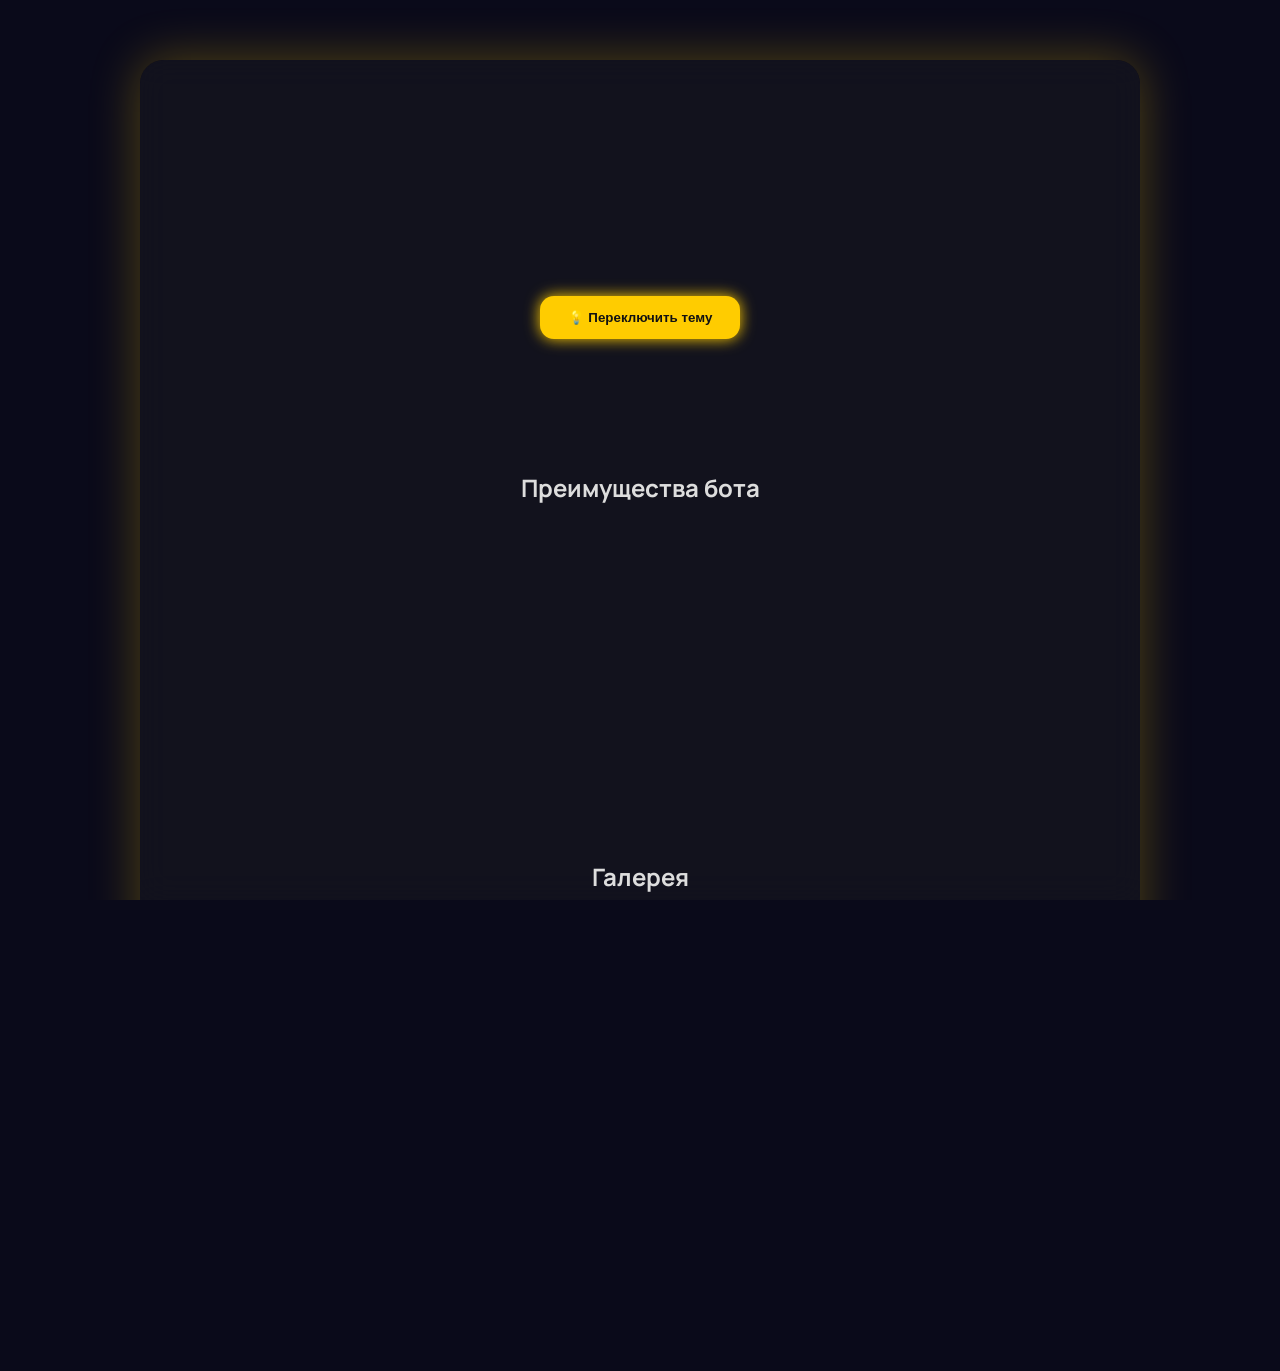
==== index.html @ bebe17e9 "Revamp index.html with new design and features Updated the HTML structure and styles for a futuristi" ====
<!DOCTYPE html>
<html lang="ru">
<head>
<meta charset="UTF-8">
<meta name="viewport" content="width=device-width, initial-scale=1">
<title>PavelPA — Futuristic Ultra Premium</title>
<link href="https://fonts.googleapis.com/css2?family=Manrope:wght@300;600&display=swap" rel="stylesheet">
<style>
*{margin:0;padding:0;box-sizing:border-box;}
body,html{height:100%;font-family:'Manrope',sans-serif;overflow-x:hidden;transition:0.5s;}
body.dark{background:#0a0a1a;color:#ddd;}
body.light{background:#f5f5f5;color:#222;}

/* Preloader */
#preloader{position:fixed;top:0;left:0;width:100vw;height:100vh;background:#0a0a1a;display:flex;justify-content:center;align-items:center;z-index:9999;}
#preloader .spinner{width:70px;height:70px;border:8px solid rgba(255,255,255,0.15);border-top:8px solid #ffcc00;border-radius:50%;animation:spin 1s linear infinite;}
@keyframes spin{to{transform:rotate(360deg);}}

/* Particles */
#particles-js{position:fixed;top:0;left:0;width:100%;height:100%;z-index:-1;}

/* Container */
.container{max-width:1000px;width:90%;margin:60px auto;padding:50px;border-radius:24px;background:rgba(20,20,30,0.8);backdrop-filter:blur(15px);box-shadow:0 0 50px rgba(255,204,0,0.3);text-align:center;transition:0.5s;}

/* Hero */
h1{font-size:3rem;color:#ffcc00;text-shadow:0 0 10px #ffcc00,0 0 25px #ffcc00;animation:glowText 2s ease-in-out infinite alternate;margin-bottom:20px;opacity:0;transform:translateY(50px);transition:0.8s;}
@keyframes glowText{0%{text-shadow:0 0 5px #ffcc00,0 0 15px #ffcc00;}100%{text-shadow:0 0 15px #ffcc00,0 0 35px #ffcc00;}}
p.description{font-size:1.2rem;color:#ccc;line-height:1.6;margin-bottom:40px;opacity:0;transform:translateY(50px);transition:0.8s;}

/* Theme Toggle */
#themeToggle{margin-bottom:30px;padding:14px 28px;border:none;border-radius:14px;background:#ffcc00;color:#121212;font-weight:700;cursor:pointer;box-shadow:0 0 15px #ffcc00;transition:0.3s;}
#themeToggle:hover{transform:scale(1.05);box-shadow:0 0 35px #ffcc00;}

/* Navigation */
.nav-links{display:flex;justify-content:center;gap:20px;flex-wrap:wrap;margin-bottom:50px;opacity:0;transform:translateY(50px);transition:0.8s;}
.nav-links a{font-weight:600;font-size:1.1rem;padding:14px 30px;border-radius:16px;text-decoration:none;color:#ddd;background:#2a2a2a;box-shadow:0 0 10px rgba(0,255,255,0.2);transition:0.3s;}
.nav-links a:hover{background:#ffcc00;color:#121212;transform:translateY(-3px) scale(1.05);box-shadow:0 0 50px #ffcc00;}

/* Features */
.features{display:grid;grid-template-columns:repeat(auto-fit,minmax(220px,1fr));gap:30px;margin-bottom:50px;opacity:0;transform:translateY(50px);transition:0.8s;}
.feature{background:#2a2a2a;border-radius:20px;padding:28px;box-shadow:0 0 12px rgba(255,204,0,0.2);transition:0.5s;transform:translateY(0);}
.feature:hover{transform:translateY(-10px) rotateX(5deg) scale(1.03);box-shadow:0 0 50px #ffcc00;animation:featureGlow 1.5s infinite alternate;}
@keyframes featureGlow{0%{box-shadow:0 0 20px #ffcc00;}100%{box-shadow:0 0 50px #ffcc00;}}
.feature h3{color:#ffcc00;margin-bottom:12px;text-shadow:0 0 6px #ffcc00;}
.feature p{color:#ddd;}

/* Gallery Slider */
.gallery-container{position:relative;overflow:hidden;margin-bottom:50px;opacity:0;transform:translateY(50px);transition:0.8s;}
.gallery{display:flex;transition:transform 0.5s ease;}
.gallery img{width:250px;margin-right:20px;border-radius:18px;cursor:pointer;transition:transform 0.3s,box-shadow 0.3s;}
.gallery img:hover{transform:scale(1.1);box-shadow:0 0 50px #ffcc00;}
.gallery-btn{position:absolute;top:50%;transform:translateY(-50%);background:rgba(0,0,0,0.5);border:none;color:#ffcc00;font-size:2rem;padding:10px 14px;cursor:pointer;border-radius:50%;box-shadow:0 0 20px #ffcc00;}
.gallery-btn.left{left:10px;}
.gallery-btn.right{right:10px;}

/* Reviews */
.reviews{display:grid;grid-template-columns:repeat(auto-fit,minmax(260px,1fr));gap:25px;margin-bottom:50px;opacity:0;transform:translateY(50px);transition:0.8s;}
.review{background:#2a2a2a;border-radius:20px;padding:28px;box-shadow:0 0 12px rgba(255,204,0,0.2);transition:0.5s;transform:translateY(0);}
.review:hover{transform:translateY(-6px) rotateX(3deg) scale(1.02);box-shadow:0 0 50px #ffcc00;}

/* Footer */
footer{text-align:center;padding:25px;color:#aaa;font-size:0.9rem;}

/* Mobile */
@media(max-width:600px){
  h1{font-size:2.2rem;}
  p.description{font-size:1rem;margin-bottom:25px;}
  .nav-links{flex-direction:column;gap:12px;}
  .nav-links a{font-size:1rem;padding:10px 20px;}
  .gallery img{width:200px;margin-right:15px;}
}
</style>
</head>
<body class="dark">

<div id="particles-js"></div>
<div id="preloader"><div class="spinner"></div></div>

<div class="container" id="content">
  <h1>Привет! Я — PavelPA</h1>
  <p class="description">Премиум Telegram-ассистент с интеллектом, голосом, играми и мотивацией. Всё под контролем, сайт — это опыт футуристического уровня.</p>

  <button id="themeToggle">💡 Переключить тему</button>

  <div class="nav-links">
    <a href="about.html" class="smooth-link">Обо мне</a>
    <a href="https://www.tiktok.com/@ebitda001" target="_blank">TikTok</a>
    <a href="https://t.me/PauelkyyBot" target="_blank">Telegram-бот</a>
  </div>

  <h2 class="appear">Преимущества бота</h2>
  <div class="features appear">
    <div class="feature"><h3>💡 Мотивация</h3><p>Ежедневные цитаты и советы для продуктивности.</p></div>
    <div class="feature"><h3>📚 Факты</h3><p>Научные и интересные факты каждый день.</p></div>
    <div class="feature"><h3>🎲 Игры</h3><p>Мини-игры для отдыха и развития логики.</p></div>
    <div class="feature"><h3>🌤 Погода</h3><p>Прогноз погоды для удобного планирования дня.</p></div>
    <div class="feature"><h3>💬 Ответы</h3><p>Интеллектуальный помощник отвечает на любые вопросы.</p></div>
  </div>

  <h2 class="appear">Галерея</h2>
  <div class="gallery-container appear">
    <button class="gallery-btn left">&#10094;</button>
    <div class="gallery">
      <img src="images/quadro1.jpg" alt="Квадроцикл 1">
      <img src="images/quadro2.jpg" alt="Квадроцикл 2">
      <img src="images/project1.jpg" alt="Проект 1">
      <img src="images/project2.jpg" alt="Проект 2">
    </div>
    <button class="gallery-btn right">&#10095;</button>
  </div>

  <h2 class="appear">Отзывы пользователей</h2>
  <div class="reviews appear">
    <div class="review">"Очень удобный бот! Мотивация и факты поднимают настроение." — <b>Алексей</b></div>
    <div class="review">"PavelPA помогает организовать день и ответить на все вопросы быстро!" — <b>Марина</b></div>
    <div class="review">"Интерактивные игры и прогноз погоды — очень круто!" — <b>Иван</b></div>
  </div>
</div>

<footer>© 2025 PavelPA. Все права защищены. | <a href="https://t.me/pauelkyy">Связь с создателем</a></footer>

<!-- Particles.js -->
<script src="https://cdn.jsdelivr.net/npm/particles.js@2.0.0/particles.min.js"></script>
<script>
/* Preloader */
window.addEventListener('load',()=>{
  document.getElementById('preloader').style.opacity='0';
  setTimeout(()=>document.getElementById('preloader').style.display='none',500);

  document.querySelectorAll('h1, p.description, .nav-links, .features, .gallery-container, .reviews').forEach(el=>el.classList.add('appear'));
});

/* Smooth page transition */
document.querySelectorAll('a.smooth-link').forEach(link=>{
  link.addEventListener('click',e=>{
    e.preventDefault();
    document.getElementById('content').classList.add('hide');
    setTimeout(()=>window.location.href=link.getAttribute('href'),500);
  });
});

/* Theme toggle */
const toggle=document.getElementById('themeToggle');
toggle.onclick=()=>{document.body.classList.toggle('dark');document.body.classList.toggle('light');localStorage.setItem('theme',document.body.classList.contains('dark')?'dark':'light');};
window.onload=()=>{const t=localStorage.getItem('theme');if(t)document.body.classList.add(t);};

/* Gallery slider */
const gallery=document.querySelector('.gallery');
const leftBtn=document.querySelector('.gallery-btn.left');
const rightBtn=document.querySelector('.gallery-btn.right');
let scrollAmount=0;
leftBtn.onclick=()=>{scrollAmount-=260;gallery.scrollTo({left:scrollAmount,behavior:'smooth'});}
rightBtn.onclick=()=>{scrollAmount+=260;gallery.scrollTo({left:scrollAmount,behavior:'smooth'});}
document.querySelectorAll('.gallery img').forEach(img=>img.addEventListener('click',()=>window.open(img.src,'_blank')));

/* Scroll parallax */
window.addEventListener('scroll',()=>{
  const scrolled=window.scrollY;
  document.querySelectorAll('.container, .features, .reviews, .gallery-container').forEach(el=>{
    el.style.transform=`translateY(${scrolled*0.05}px)`;
    el.style.boxShadow=`0 0 ${10+scrolled*0.05}px #ffcc00`;
  });
});

/* Particles.js config */
particlesJS("particles-js", {
  "particles": {
    "number": {"value":80,"density":{"enable":true,"value_area":800}},
    "color":{"value":"#ffcc00"},
    "shape":{"type":"circle"},
    "opacity":{"value":0.5,"random":true},
    "size":{"value":3,"random":true},
    "line_linked":{"enable":true,"distance":150,"color":"#ffcc00","opacity":0.3,"width":1},
    "move":{"enable":true,"speed":2,"direction":"none","random":false,"straight":false,"out_mode":"out","bounce":false}
  },
  "interactivity":{"detect_on":"canvas","events":{"onhover":{"enable":true,"mode":"grab"},"onclick":{"enable":true,"mode":"push"}},"modes":{"grab":{"distance":200,"line_linked":{"opacity":0.5}},"push":{"particles_nb":4}}},
  "retina_detect":true
});
</script>
</body>
</html>
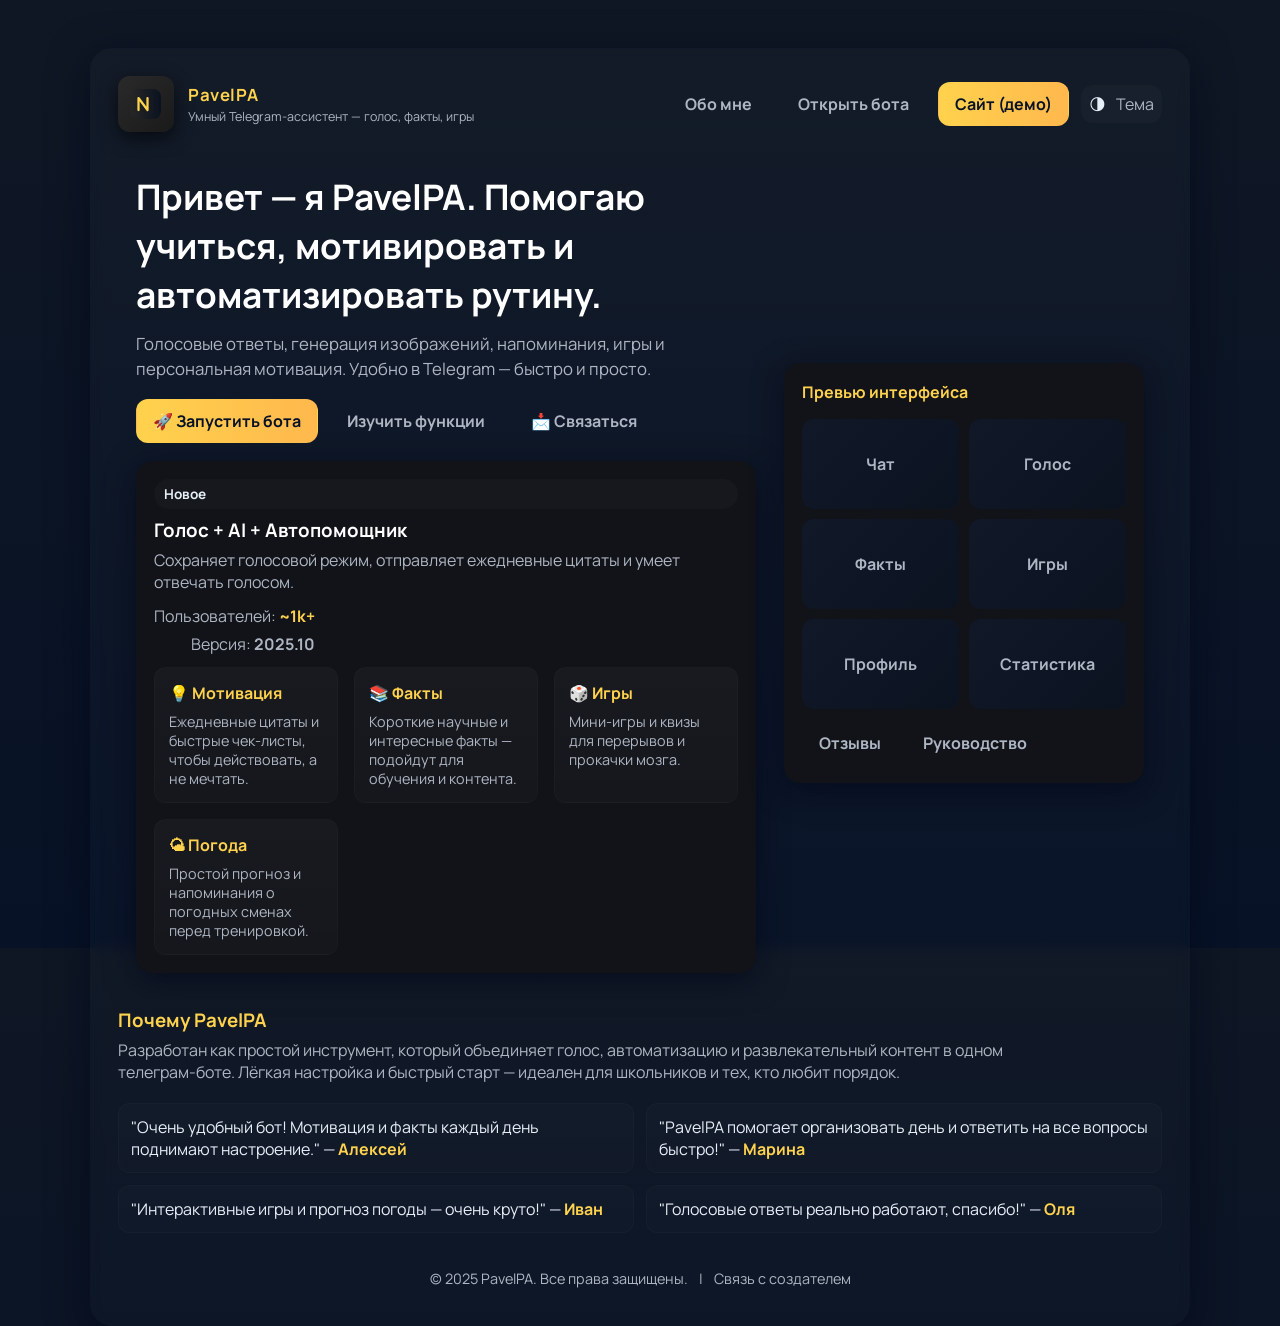
==== commit 70f8329a: "Refactor index.html for improved layout and theme Updated the structure and styling of the HTML docu" ====
--- a/index.html
+++ b/index.html
@@ -1,181 +1,226 @@
-<!DOCTYPE html>
+<!doctype html>
 <html lang="ru">
 <head>
-<meta charset="UTF-8">
-<meta name="viewport" content="width=device-width, initial-scale=1">
-<title>PavelPA — Futuristic Ultra Premium</title>
-<link href="https://fonts.googleapis.com/css2?family=Manrope:wght@300;600&display=swap" rel="stylesheet">
-<style>
-*{margin:0;padding:0;box-sizing:border-box;}
-body,html{height:100%;font-family:'Manrope',sans-serif;overflow-x:hidden;transition:0.5s;}
-body.dark{background:#0a0a1a;color:#ddd;}
-body.light{background:#f5f5f5;color:#222;}
-
-/* Preloader */
-#preloader{position:fixed;top:0;left:0;width:100vw;height:100vh;background:#0a0a1a;display:flex;justify-content:center;align-items:center;z-index:9999;}
-#preloader .spinner{width:70px;height:70px;border:8px solid rgba(255,255,255,0.15);border-top:8px solid #ffcc00;border-radius:50%;animation:spin 1s linear infinite;}
-@keyframes spin{to{transform:rotate(360deg);}}
-
-/* Particles */
-#particles-js{position:fixed;top:0;left:0;width:100%;height:100%;z-index:-1;}
-
-/* Container */
-.container{max-width:1000px;width:90%;margin:60px auto;padding:50px;border-radius:24px;background:rgba(20,20,30,0.8);backdrop-filter:blur(15px);box-shadow:0 0 50px rgba(255,204,0,0.3);text-align:center;transition:0.5s;}
-
-/* Hero */
-h1{font-size:3rem;color:#ffcc00;text-shadow:0 0 10px #ffcc00,0 0 25px #ffcc00;animation:glowText 2s ease-in-out infinite alternate;margin-bottom:20px;opacity:0;transform:translateY(50px);transition:0.8s;}
-@keyframes glowText{0%{text-shadow:0 0 5px #ffcc00,0 0 15px #ffcc00;}100%{text-shadow:0 0 15px #ffcc00,0 0 35px #ffcc00;}}
-p.description{font-size:1.2rem;color:#ccc;line-height:1.6;margin-bottom:40px;opacity:0;transform:translateY(50px);transition:0.8s;}
-
-/* Theme Toggle */
-#themeToggle{margin-bottom:30px;padding:14px 28px;border:none;border-radius:14px;background:#ffcc00;color:#121212;font-weight:700;cursor:pointer;box-shadow:0 0 15px #ffcc00;transition:0.3s;}
-#themeToggle:hover{transform:scale(1.05);box-shadow:0 0 35px #ffcc00;}
-
-/* Navigation */
-.nav-links{display:flex;justify-content:center;gap:20px;flex-wrap:wrap;margin-bottom:50px;opacity:0;transform:translateY(50px);transition:0.8s;}
-.nav-links a{font-weight:600;font-size:1.1rem;padding:14px 30px;border-radius:16px;text-decoration:none;color:#ddd;background:#2a2a2a;box-shadow:0 0 10px rgba(0,255,255,0.2);transition:0.3s;}
-.nav-links a:hover{background:#ffcc00;color:#121212;transform:translateY(-3px) scale(1.05);box-shadow:0 0 50px #ffcc00;}
-
-/* Features */
-.features{display:grid;grid-template-columns:repeat(auto-fit,minmax(220px,1fr));gap:30px;margin-bottom:50px;opacity:0;transform:translateY(50px);transition:0.8s;}
-.feature{background:#2a2a2a;border-radius:20px;padding:28px;box-shadow:0 0 12px rgba(255,204,0,0.2);transition:0.5s;transform:translateY(0);}
-.feature:hover{transform:translateY(-10px) rotateX(5deg) scale(1.03);box-shadow:0 0 50px #ffcc00;animation:featureGlow 1.5s infinite alternate;}
-@keyframes featureGlow{0%{box-shadow:0 0 20px #ffcc00;}100%{box-shadow:0 0 50px #ffcc00;}}
-.feature h3{color:#ffcc00;margin-bottom:12px;text-shadow:0 0 6px #ffcc00;}
-.feature p{color:#ddd;}
-
-/* Gallery Slider */
-.gallery-container{position:relative;overflow:hidden;margin-bottom:50px;opacity:0;transform:translateY(50px);transition:0.8s;}
-.gallery{display:flex;transition:transform 0.5s ease;}
-.gallery img{width:250px;margin-right:20px;border-radius:18px;cursor:pointer;transition:transform 0.3s,box-shadow 0.3s;}
-.gallery img:hover{transform:scale(1.1);box-shadow:0 0 50px #ffcc00;}
-.gallery-btn{position:absolute;top:50%;transform:translateY(-50%);background:rgba(0,0,0,0.5);border:none;color:#ffcc00;font-size:2rem;padding:10px 14px;cursor:pointer;border-radius:50%;box-shadow:0 0 20px #ffcc00;}
-.gallery-btn.left{left:10px;}
-.gallery-btn.right{right:10px;}
-
-/* Reviews */
-.reviews{display:grid;grid-template-columns:repeat(auto-fit,minmax(260px,1fr));gap:25px;margin-bottom:50px;opacity:0;transform:translateY(50px);transition:0.8s;}
-.review{background:#2a2a2a;border-radius:20px;padding:28px;box-shadow:0 0 12px rgba(255,204,0,0.2);transition:0.5s;transform:translateY(0);}
-.review:hover{transform:translateY(-6px) rotateX(3deg) scale(1.02);box-shadow:0 0 50px #ffcc00;}
-
-/* Footer */
-footer{text-align:center;padding:25px;color:#aaa;font-size:0.9rem;}
-
-/* Mobile */
-@media(max-width:600px){
-  h1{font-size:2.2rem;}
-  p.description{font-size:1rem;margin-bottom:25px;}
-  .nav-links{flex-direction:column;gap:12px;}
-  .nav-links a{font-size:1rem;padding:10px 20px;}
-  .gallery img{width:200px;margin-right:15px;}
-}
-</style>
+  <meta charset="utf-8" />
+  <meta name="viewport" content="width=device-width, initial-scale=1" />
+  <title>PavelPA — Умный Telegram-ассистент</title>
+  <link href="https://fonts.googleapis.com/css2?family=Manrope:wght@300;600;800&display=swap" rel="stylesheet">
+  <meta name="theme-color" content="#0f1724">
+  <style>
+    :root{
+      --bg:#0f1724;
+      --card:#111318;
+      --muted:#aeb6c3;
+      --accent:#ffd24d;
+      --glass: rgba(255,255,255,0.03);
+      --radius:18px;
+      --glass-2: rgba(255,255,255,0.02);
+    }
+    *{box-sizing:border-box;margin:0;padding:0}
+    html,body{height:100%;font-family:'Manrope',system-ui,-apple-system,Segoe UI,Roboto,'Helvetica Neue',Arial; background:linear-gradient(180deg,var(--bg) 0%, #071226 100%); color:#e6eef8;-webkit-font-smoothing:antialiased}
+
+    /* PRELOADER */
+    #preloader{position:fixed;inset:0;display:flex;align-items:center;justify-content:center;background:var(--bg);z-index:9999}
+    .spinner{width:56px;height:56px;border-radius:50%;border:6px solid rgba(255,255,255,0.08);border-top-color:var(--accent);animation:spin 900ms linear infinite}
+    @keyframes spin{to{transform:rotate(360deg)}}
+
+    /* LAYOUT */
+    .wrap{max-width:1100px;margin:48px auto;padding:28px;border-radius:22px;background:linear-gradient(180deg, rgba(255,255,255,0.02), rgba(255,255,255,0.01));box-shadow:0 10px 40px rgba(2,6,23,0.6);backdrop-filter: blur(6px)}
+    header{display:flex;align-items:center;justify-content:space-between;gap:18px;margin-bottom:22px}
+    .brand{display:flex;align-items:center;gap:14px}
+    .logo{width:56px;height:56px;border-radius:12px;background:linear-gradient(135deg,#2a2a2a, #1a1a1a);display:flex;align-items:center;justify-content:center;box-shadow:0 6px 18px rgba(0,0,0,0.6)}
+    .logo svg{width:36px;height:36px}
+    .brand h1{font-size:1.05rem;color:var(--accent);letter-spacing:0.6px}
+    .brand p{font-size:0.78rem;color:var(--muted);margin-top:2px}
+
+    nav{display:flex;gap:12px;align-items:center}
+    .btn{font-weight:700;padding:10px 16px;border-radius:12px;text-decoration:none;display:inline-flex;align-items:center;gap:10px;border:1px solid transparent}
+    .btn.ghost{background:transparent;color:var(--muted);border-color:transparent}
+    .btn.primary{background:linear-gradient(90deg,var(--accent), #ffb84d);color:#071226}
+    .btn:focus{outline:3px solid rgba(255,210,77,0.14)}
+
+    /* THE HERO */
+    .hero{display:grid;grid-template-columns:1fr 360px;gap:28px;align-items:center;padding:18px}
+    .hero-left h2{font-size:2.2rem;color:#fff;margin-bottom:12px}
+    .lead{color:var(--muted);font-size:1.05rem;line-height:1.5;margin-bottom:18px}
+    .cta-row{display:flex;gap:12px;flex-wrap:wrap}
+
+    /* CARD */
+    .card{background:var(--card);padding:18px;border-radius:16px;box-shadow:0 8px 30px rgba(2,6,23,0.6)}
+
+    /* FEATURES */
+    .features{display:grid;grid-template-columns:repeat(auto-fill,minmax(180px,1fr));gap:16px;margin-top:18px}
+    .feature{padding:14px;border-radius:12px;background:linear-gradient(180deg,var(--glass), var(--glass-2));border:1px solid rgba(255,255,255,0.02);min-height:96px}
+    .feature h3{font-size:1rem;color:var(--accent);margin-bottom:8px}
+    .feature p{color:var(--muted);font-size:0.9rem}
+
+    /* GALLERY */
+    .gallery{display:grid;grid-template-columns:repeat(auto-fill,minmax(120px,1fr));gap:10px;margin-top:16px}
+    .thumb{height:90px;border-radius:12px;background:linear-gradient(135deg,#111827,#0b1220);display:flex;align-items:center;justify-content:center;color:var(--muted);font-weight:700}
+
+    /* REVIEWS */
+    .reviews{display:grid;grid-template-columns:1fr 1fr;gap:12px;margin-top:20px}
+    .review{padding:12px;border-radius:12px;background:linear-gradient(180deg, rgba(255,255,255,0.015), rgba(255,255,255,0.01));border:1px solid rgba(255,255,255,0.02)}
+    .review b{color:var(--accent)}
+
+    footer{margin-top:26px;text-align:center;color:var(--muted);font-size:0.9rem;padding:10px}
+
+    /* Dark/Light support */
+    .theme-toggle{display:inline-flex;align-items:center;gap:10px;padding:8px;border-radius:12px;background:rgba(255,255,255,0.02)}
+
+    /* RESPONSIVE */
+    @media (max-width:980px){
+      .hero{grid-template-columns:1fr 320px}
+    }
+    @media (max-width:760px){
+      .hero{grid-template-columns:1fr;}
+      .hero-right{order: -1}
+      .reviews{grid-template-columns:1fr}
+    }
+
+    /* small helpers */
+    .muted{color:var(--muted)}
+    .pill{padding:6px 10px;border-radius:999px;font-weight:700;background:rgba(255,255,255,0.02);font-size:0.85rem}
+
+    /* subtle animation */
+    .accent-glow{box-shadow:0 6px 30px rgba(255,210,77,0.12);}
+  </style>
 </head>
-<body class="dark">
-
-<div id="particles-js"></div>
-<div id="preloader"><div class="spinner"></div></div>
-
-<div class="container" id="content">
-  <h1>Привет! Я — PavelPA</h1>
-  <p class="description">Премиум Telegram-ассистент с интеллектом, голосом, играми и мотивацией. Всё под контролем, сайт — это опыт футуристического уровня.</p>
-
-  <button id="themeToggle">💡 Переключить тему</button>
-
-  <div class="nav-links">
-    <a href="about.html" class="smooth-link">Обо мне</a>
-    <a href="https://www.tiktok.com/@ebitda001" target="_blank">TikTok</a>
-    <a href="https://t.me/PauelkyyBot" target="_blank">Telegram-бот</a>
-  </div>
-
-  <h2 class="appear">Преимущества бота</h2>
-  <div class="features appear">
-    <div class="feature"><h3>💡 Мотивация</h3><p>Ежедневные цитаты и советы для продуктивности.</p></div>
-    <div class="feature"><h3>📚 Факты</h3><p>Научные и интересные факты каждый день.</p></div>
-    <div class="feature"><h3>🎲 Игры</h3><p>Мини-игры для отдыха и развития логики.</p></div>
-    <div class="feature"><h3>🌤 Погода</h3><p>Прогноз погоды для удобного планирования дня.</p></div>
-    <div class="feature"><h3>💬 Ответы</h3><p>Интеллектуальный помощник отвечает на любые вопросы.</p></div>
-  </div>
-
-  <h2 class="appear">Галерея</h2>
-  <div class="gallery-container appear">
-    <button class="gallery-btn left">&#10094;</button>
-    <div class="gallery">
-      <img src="images/quadro1.jpg" alt="Квадроцикл 1">
-      <img src="images/quadro2.jpg" alt="Квадроцикл 2">
-      <img src="images/project1.jpg" alt="Проект 1">
-      <img src="images/project2.jpg" alt="Проект 2">
-    </div>
-    <button class="gallery-btn right">&#10095;</button>
-  </div>
-
-  <h2 class="appear">Отзывы пользователей</h2>
-  <div class="reviews appear">
-    <div class="review">"Очень удобный бот! Мотивация и факты поднимают настроение." — <b>Алексей</b></div>
-    <div class="review">"PavelPA помогает организовать день и ответить на все вопросы быстро!" — <b>Марина</b></div>
-    <div class="review">"Интерактивные игры и прогноз погоды — очень круто!" — <b>Иван</b></div>
-  </div>
-</div>
-
-<footer>© 2025 PavelPA. Все права защищены. | <a href="https://t.me/pauelkyy">Связь с создателем</a></footer>
-
-<!-- Particles.js -->
-<script src="https://cdn.jsdelivr.net/npm/particles.js@2.0.0/particles.min.js"></script>
-<script>
-/* Preloader */
-window.addEventListener('load',()=>{
-  document.getElementById('preloader').style.opacity='0';
-  setTimeout(()=>document.getElementById('preloader').style.display='none',500);
-
-  document.querySelectorAll('h1, p.description, .nav-links, .features, .gallery-container, .reviews').forEach(el=>el.classList.add('appear'));
-});
-
-/* Smooth page transition */
-document.querySelectorAll('a.smooth-link').forEach(link=>{
-  link.addEventListener('click',e=>{
-    e.preventDefault();
-    document.getElementById('content').classList.add('hide');
-    setTimeout(()=>window.location.href=link.getAttribute('href'),500);
-  });
-});
-
-/* Theme toggle */
-const toggle=document.getElementById('themeToggle');
-toggle.onclick=()=>{document.body.classList.toggle('dark');document.body.classList.toggle('light');localStorage.setItem('theme',document.body.classList.contains('dark')?'dark':'light');};
-window.onload=()=>{const t=localStorage.getItem('theme');if(t)document.body.classList.add(t);};
-
-/* Gallery slider */
-const gallery=document.querySelector('.gallery');
-const leftBtn=document.querySelector('.gallery-btn.left');
-const rightBtn=document.querySelector('.gallery-btn.right');
-let scrollAmount=0;
-leftBtn.onclick=()=>{scrollAmount-=260;gallery.scrollTo({left:scrollAmount,behavior:'smooth'});}
-rightBtn.onclick=()=>{scrollAmount+=260;gallery.scrollTo({left:scrollAmount,behavior:'smooth'});}
-document.querySelectorAll('.gallery img').forEach(img=>img.addEventListener('click',()=>window.open(img.src,'_blank')));
-
-/* Scroll parallax */
-window.addEventListener('scroll',()=>{
-  const scrolled=window.scrollY;
-  document.querySelectorAll('.container, .features, .reviews, .gallery-container').forEach(el=>{
-    el.style.transform=`translateY(${scrolled*0.05}px)`;
-    el.style.boxShadow=`0 0 ${10+scrolled*0.05}px #ffcc00`;
-  });
-});
-
-/* Particles.js config */
-particlesJS("particles-js", {
-  "particles": {
-    "number": {"value":80,"density":{"enable":true,"value_area":800}},
-    "color":{"value":"#ffcc00"},
-    "shape":{"type":"circle"},
-    "opacity":{"value":0.5,"random":true},
-    "size":{"value":3,"random":true},
-    "line_linked":{"enable":true,"distance":150,"color":"#ffcc00","opacity":0.3,"width":1},
-    "move":{"enable":true,"speed":2,"direction":"none","random":false,"straight":false,"out_mode":"out","bounce":false}
-  },
-  "interactivity":{"detect_on":"canvas","events":{"onhover":{"enable":true,"mode":"grab"},"onclick":{"enable":true,"mode":"push"}},"modes":{"grab":{"distance":200,"line_linked":{"opacity":0.5}},"push":{"particles_nb":4}}},
-  "retina_detect":true
-});
-</script>
+<body>
+  <div id="preloader"><div class="spinner"></div></div>
+
+  <main class="wrap" id="app">
+    <header>
+      <div class="brand">
+        <div class="logo" aria-hidden>
+          <!-- simple monogram -->
+          <svg viewBox="0 0 24 24" fill="none" xmlns="http://www.w3.org/2000/svg"><rect x="2" y="2" width="20" height="20" rx="5" fill="url(#g)"/><defs><linearGradient id="g" x1="0" x2="1"><stop offset="0" stop-color="#262626"/><stop offset="1" stop-color="#0b1220"/></linearGradient></defs><path d="M7 16V8l6 8V8" stroke="#ffd24d" stroke-width="1.5" stroke-linecap="round" stroke-linejoin="round"/></svg>
+        </div>
+        <div>
+          <h1>PavelPA</h1>
+          <p>Умный Telegram-ассистент — голос, факты, игры</p>
+        </div>
+      </div>
+
+      <nav>
+        <a class="btn ghost" href="about.html">Обо мне</a>
+        <a class="btn ghost" href="https://t.me/PauelkyyBot" target="_blank">Открыть бота</a>
+        <a class="btn primary" href="https://pauelky123.github.io/pavel/" target="_blank">Сайт (демо)</a>
+        <div class="theme-toggle" id="themeToggle" title="Тёмная/Светлая тема" role="button" tabindex="0">🌗 <span class="muted">Тема</span></div>
+      </nav>
+    </header>
+
+    <section class="hero">
+      <div class="hero-left">
+        <h2>Привет — я PavelPA. Помогаю учиться, мотивировать и автоматизировать рутину.</h2>
+        <p class="lead">Голосовые ответы, генерация изображений, напоминания, игры и персональная мотивация. Удобно в Telegram — быстро и просто.</p>
+        <div class="cta-row">
+          <a href="https://t.me/PauelkyyBot" target="_blank" class="btn primary">🚀 Запустить бота</a>
+          <a href="#features" class="btn ghost">Изучить функции</a>
+          <a href="mailto:pavel@example.com" class="btn ghost">📩 Связаться</a>
+        </div>
+
+        <div id="features" class="card" style="margin-top:18px;">
+          <div style="display:flex;justify-content:space-between;align-items:center;gap:12px;flex-wrap:wrap">
+            <div style="min-width:0">
+              <div class="pill">Новое</div>
+              <h3 style="margin-top:8px;color:#fff">Голос + AI + Автопомощник</h3>
+              <p class="muted" style="margin-top:6px">Сохраняет голосовой режим, отправляет ежедневные цитаты и умеет отвечать голосом.</p>
+            </div>
+            <div style="text-align:right">
+              <div class="muted">Пользователей: <strong style="color:var(--accent);">~1k+</strong></div>
+              <div class="muted" style="margin-top:6px">Версия: <strong class="muted">2025.10</strong></div>
+            </div>
+          </div>
+
+          <div class="features" style="margin-top:12px">
+            <div class="feature"><h3>💡 Мотивация</h3><p>Ежедневные цитаты и быстрые чек-листы, чтобы действовать, а не мечтать.</p></div>
+            <div class="feature"><h3>📚 Факты</h3><p>Короткие научные и интересные факты — подойдут для обучения и контента.</p></div>
+            <div class="feature"><h3>🎲 Игры</h3><p>Мини-игры и квизы для перерывов и прокачки мозга.</p></div>
+            <div class="feature"><h3>🌤 Погода</h3><p>Простой прогноз и напоминания о погодных сменах перед тренировкой.</p></div>
+          </div>
+        </div>
+      </div>
+
+      <aside class="hero-right">
+        <div class="card">
+          <h4 style="margin-bottom:8px;color:var(--accent)">Превью интерфейса</h4>
+          <div class="gallery">
+            <div class="thumb">Чат</div>
+            <div class="thumb">Голос</div>
+            <div class="thumb">Факты</div>
+            <div class="thumb">Игры</div>
+            <div class="thumb">Профиль</div>
+            <div class="thumb">Статистика</div>
+          </div>
+
+          <div style="margin-top:12px;display:flex;gap:8px;flex-wrap:wrap;align-items:center">
+            <a class="btn ghost" href="#reviews">Отзывы</a>
+            <a class="btn ghost" href="/docs/guide.pdf">Руководство</a>
+          </div>
+        </div>
+      </aside>
+    </section>
+
+    <section style="margin-top:16px">
+      <h3 style="color:var(--accent)">Почему PavelPA</h3>
+      <p class="muted" style="margin-top:6px;max-width:900px">Разработан как простой инструмент, который объединяет голос, автоматизацию и развлекательный контент в одном телеграм-боте. Лёгкая настройка и быстрый старт — идеален для школьников и тех, кто любит порядок.</p>
+
+      <div class="reviews" id="reviews">
+        <div class="review">"Очень удобный бот! Мотивация и факты каждый день поднимают настроение." — <b>Алексей</b></div>
+        <div class="review">"PavelPA помогает организовать день и ответить на все вопросы быстро!" — <b>Марина</b></div>
+        <div class="review">"Интерактивные игры и прогноз погоды — очень круто!" — <b>Иван</b></div>
+        <div class="review">"Голосовые ответы реально работают, спасибо!" — <b>Оля</b></div>
+      </div>
+    </section>
+
+    <footer>
+      © 2025 PavelPA. Все права защищены. <span style="margin-left:8px">|</span> <a href="https://t.me/pauelkyy" target="_blank" style="color:var(--muted);text-decoration:none;margin-left:8px">Связь с создателем</a>
+    </footer>
+  </main>
+
+  <script>
+    // preloader
+    window.addEventListener('load', ()=>{
+      const pre = document.getElementById('preloader');
+      pre.style.opacity = '0';
+      setTimeout(()=>pre.remove(),600);
+    });
+
+    // theme toggle (light/dark) — stores in localStorage
+    const toggle = document.getElementById('themeToggle');
+    const root = document.documentElement;
+    function setTheme(name){
+      if(name === 'light'){
+        root.style.setProperty('--bg','#f7fafc');
+        root.style.setProperty('--card','#ffffff');
+        root.style.setProperty('--muted','#334155');
+        root.style.setProperty('--accent','#ffb84d');
+        root.style.setProperty('--glass','rgba(2,6,23,0.03)');
+      } else {
+        root.style.setProperty('--bg','#0f1724');
+        root.style.setProperty('--card','#111318');
+        root.style.setProperty('--muted','#aeb6c3');
+        root.style.setProperty('--accent','#ffd24d');
+        root.style.setProperty('--glass','rgba(255,255,255,0.03)');
+      }
+      localStorage.setItem('pavelpa_theme', name);
+    }
+    // init
+    const saved = localStorage.getItem('pavelpa_theme') || 'dark';
+    setTheme(saved);
+    toggle.addEventListener('click', ()=> setTheme(localStorage.getItem('pavelpa_theme') === 'dark' ? 'light' : 'dark') );
+    toggle.addEventListener('keypress', (e)=>{ if(e.key === 'Enter') toggle.click(); });
+
+    // smooth scroll for internal links
+    document.querySelectorAll('a[href^="#"]').forEach(a=>{
+      a.addEventListener('click', e=>{
+        e.preventDefault();
+        const id = a.getAttribute('href').slice(1);
+        const el = document.getElementById(id);
+        if(el) el.scrollIntoView({behavior:'smooth', block:'start'});
+      });
+    });
+  </script>
 </body>
 </html>
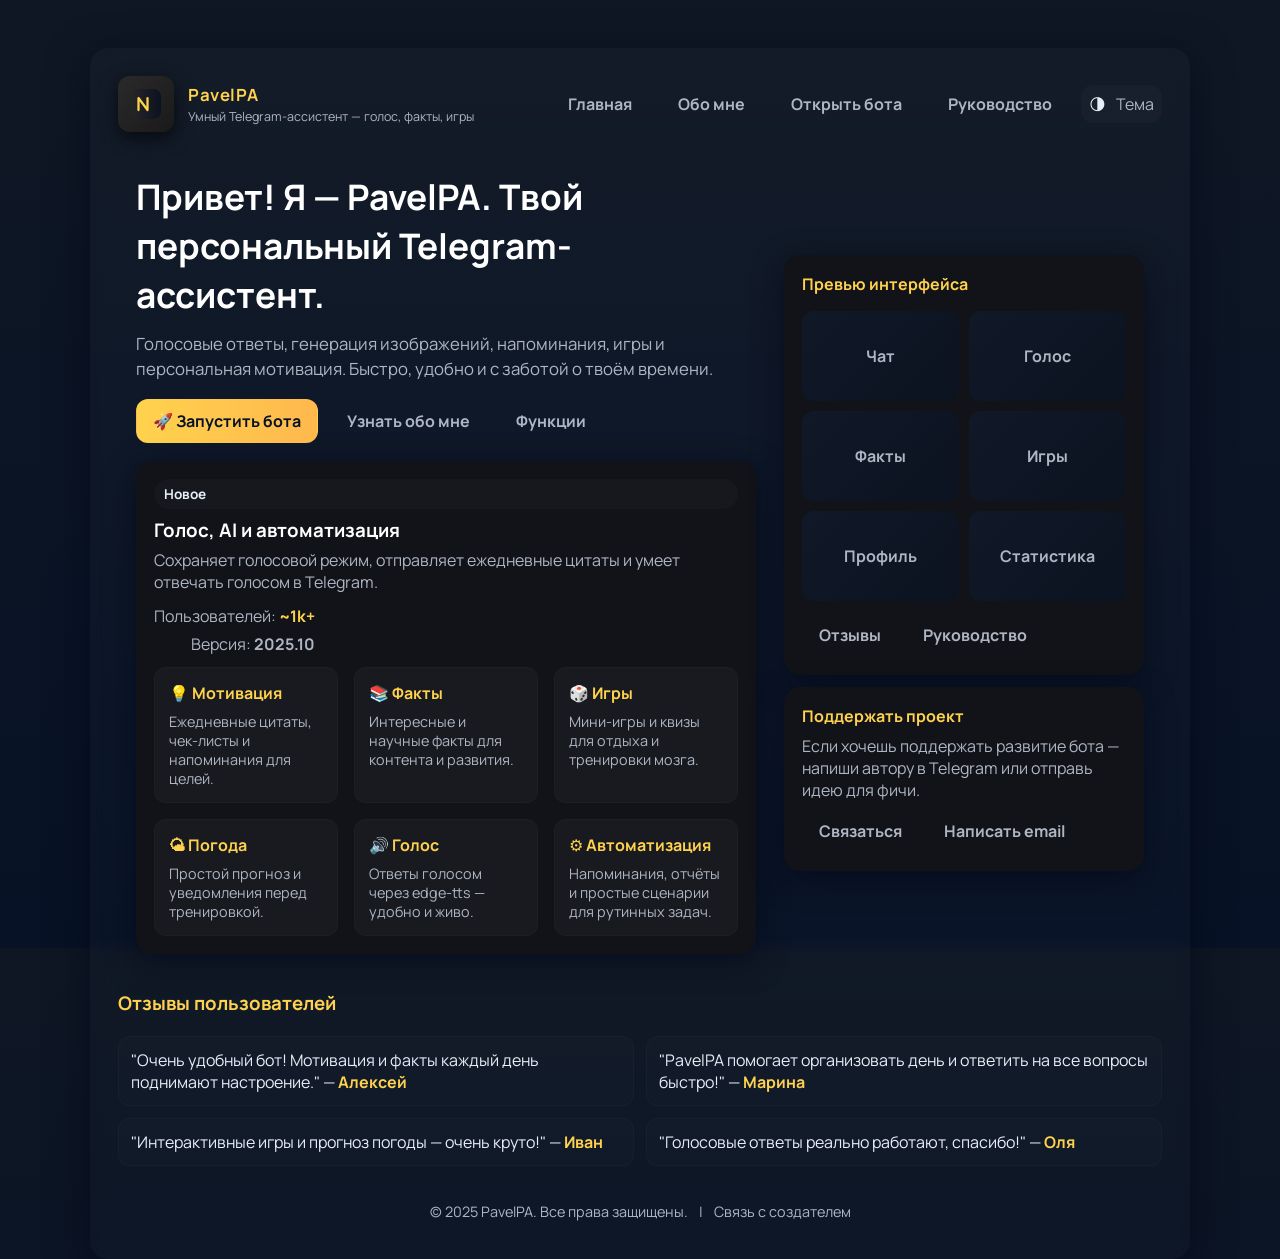
==== commit 49ae9932: "Update index.html" ====
--- a/index.html
+++ b/index.html
@@ -14,7 +14,6 @@
       --accent:#ffd24d;
       --glass: rgba(255,255,255,0.03);
       --radius:18px;
-      --glass-2: rgba(255,255,255,0.02);
     }
     *{box-sizing:border-box;margin:0;padding:0}
     html,body{height:100%;font-family:'Manrope',system-ui,-apple-system,Segoe UI,Roboto,'Helvetica Neue',Arial; background:linear-gradient(180deg,var(--bg) 0%, #071226 100%); color:#e6eef8;-webkit-font-smoothing:antialiased}
@@ -25,7 +24,7 @@
     @keyframes spin{to{transform:rotate(360deg)}}
 
     /* LAYOUT */
-    .wrap{max-width:1100px;margin:48px auto;padding:28px;border-radius:22px;background:linear-gradient(180deg, rgba(255,255,255,0.02), rgba(255,255,255,0.01));box-shadow:0 10px 40px rgba(2,6,23,0.6);backdrop-filter: blur(6px)}
+    .wrap{max-width:1100px;margin:48px auto;padding:28px;border-radius:18px;background:linear-gradient(180deg, rgba(255,255,255,0.02), rgba(255,255,255,0.01));box-shadow:0 10px 40px rgba(2,6,23,0.6);backdrop-filter: blur(6px)}
     header{display:flex;align-items:center;justify-content:space-between;gap:18px;margin-bottom:22px}
     .brand{display:flex;align-items:center;gap:14px}
     .logo{width:56px;height:56px;border-radius:12px;background:linear-gradient(135deg,#2a2a2a, #1a1a1a);display:flex;align-items:center;justify-content:center;box-shadow:0 6px 18px rgba(0,0,0,0.6)}
@@ -50,7 +49,7 @@
 
     /* FEATURES */
     .features{display:grid;grid-template-columns:repeat(auto-fill,minmax(180px,1fr));gap:16px;margin-top:18px}
-    .feature{padding:14px;border-radius:12px;background:linear-gradient(180deg,var(--glass), var(--glass-2));border:1px solid rgba(255,255,255,0.02);min-height:96px}
+    .feature{padding:14px;border-radius:12px;background:linear-gradient(180deg,var(--glass), var(--glass));border:1px solid rgba(255,255,255,0.02);min-height:96px}
     .feature h3{font-size:1rem;color:var(--accent);margin-bottom:8px}
     .feature p{color:var(--muted);font-size:0.9rem}
 
@@ -66,7 +65,7 @@
     footer{margin-top:26px;text-align:center;color:var(--muted);font-size:0.9rem;padding:10px}
 
     /* Dark/Light support */
-    .theme-toggle{display:inline-flex;align-items:center;gap:10px;padding:8px;border-radius:12px;background:rgba(255,255,255,0.02)}
+    .theme-toggle{display:inline-flex;align-items:center;gap:10px;padding:8px;border-radius:12px;background:rgba(255,255,255,0.02);cursor:pointer}
 
     /* RESPONSIVE */
     @media (max-width:980px){
@@ -81,9 +80,6 @@
     /* small helpers */
     .muted{color:var(--muted)}
     .pill{padding:6px 10px;border-radius:999px;font-weight:700;background:rgba(255,255,255,0.02);font-size:0.85rem}
-
-    /* subtle animation */
-    .accent-glow{box-shadow:0 6px 30px rgba(255,210,77,0.12);}
   </style>
 </head>
 <body>
@@ -93,7 +89,6 @@
     <header>
       <div class="brand">
         <div class="logo" aria-hidden>
-          <!-- simple monogram -->
           <svg viewBox="0 0 24 24" fill="none" xmlns="http://www.w3.org/2000/svg"><rect x="2" y="2" width="20" height="20" rx="5" fill="url(#g)"/><defs><linearGradient id="g" x1="0" x2="1"><stop offset="0" stop-color="#262626"/><stop offset="1" stop-color="#0b1220"/></linearGradient></defs><path d="M7 16V8l6 8V8" stroke="#ffd24d" stroke-width="1.5" stroke-linecap="round" stroke-linejoin="round"/></svg>
         </div>
         <div>
@@ -103,29 +98,31 @@
       </div>
 
       <nav>
+        <a class="btn ghost" href="index.html">Главная</a>
         <a class="btn ghost" href="about.html">Обо мне</a>
         <a class="btn ghost" href="https://t.me/PauelkyyBot" target="_blank">Открыть бота</a>
-        <a class="btn primary" href="https://pauelky123.github.io/pavel/" target="_blank">Сайт (демо)</a>
+        <a class="btn ghost" href="docs/guide.pdf" target="_blank" rel="noopener">Руководство</a>
         <div class="theme-toggle" id="themeToggle" title="Тёмная/Светлая тема" role="button" tabindex="0">🌗 <span class="muted">Тема</span></div>
       </nav>
     </header>
 
     <section class="hero">
       <div class="hero-left">
-        <h2>Привет — я PavelPA. Помогаю учиться, мотивировать и автоматизировать рутину.</h2>
-        <p class="lead">Голосовые ответы, генерация изображений, напоминания, игры и персональная мотивация. Удобно в Telegram — быстро и просто.</p>
+        <h2>Привет! Я — PavelPA. Твой персональный Telegram-ассистент.</h2>
+        <p class="lead">Голосовые ответы, генерация изображений, напоминания, игры и персональная мотивация. Быстро, удобно и с заботой о твоём времени.</p>
+
         <div class="cta-row">
           <a href="https://t.me/PauelkyyBot" target="_blank" class="btn primary">🚀 Запустить бота</a>
-          <a href="#features" class="btn ghost">Изучить функции</a>
-          <a href="mailto:pavel@example.com" class="btn ghost">📩 Связаться</a>
-        </div>
-
-        <div id="features" class="card" style="margin-top:18px;">
+          <a href="about.html" class="btn ghost">Узнать обо мне</a>
+          <a href="#features" class="btn ghost">Функции</a>
+        </div>
+
+        <div class="card" style="margin-top:18px;">
           <div style="display:flex;justify-content:space-between;align-items:center;gap:12px;flex-wrap:wrap">
             <div style="min-width:0">
               <div class="pill">Новое</div>
-              <h3 style="margin-top:8px;color:#fff">Голос + AI + Автопомощник</h3>
-              <p class="muted" style="margin-top:6px">Сохраняет голосовой режим, отправляет ежедневные цитаты и умеет отвечать голосом.</p>
+              <h3 style="margin-top:8px;color:#fff">Голос, AI и автоматизация</h3>
+              <p class="muted" style="margin-top:6px">Сохраняет голосовой режим, отправляет ежедневные цитаты и умеет отвечать голосом в Telegram.</p>
             </div>
             <div style="text-align:right">
               <div class="muted">Пользователей: <strong style="color:var(--accent);">~1k+</strong></div>
@@ -133,11 +130,13 @@
             </div>
           </div>
 
-          <div class="features" style="margin-top:12px">
-            <div class="feature"><h3>💡 Мотивация</h3><p>Ежедневные цитаты и быстрые чек-листы, чтобы действовать, а не мечтать.</p></div>
-            <div class="feature"><h3>📚 Факты</h3><p>Короткие научные и интересные факты — подойдут для обучения и контента.</p></div>
-            <div class="feature"><h3>🎲 Игры</h3><p>Мини-игры и квизы для перерывов и прокачки мозга.</p></div>
-            <div class="feature"><h3>🌤 Погода</h3><p>Простой прогноз и напоминания о погодных сменах перед тренировкой.</p></div>
+          <div id="features" class="features" style="margin-top:12px">
+            <div class="feature"><h3>💡 Мотивация</h3><p>Ежедневные цитаты, чек-листы и напоминания для целей.</p></div>
+            <div class="feature"><h3>📚 Факты</h3><p>Интересные и научные факты для контента и развития.</p></div>
+            <div class="feature"><h3>🎲 Игры</h3><p>Мини-игры и квизы для отдыха и тренировки мозга.</p></div>
+            <div class="feature"><h3>🌤 Погода</h3><p>Простой прогноз и уведомления перед тренировкой.</p></div>
+            <div class="feature"><h3>🔊 Голос</h3><p>Ответы голосом через edge-tts — удобно и живо.</p></div>
+            <div class="feature"><h3>⚙️ Автоматизация</h3><p>Напоминания, отчёты и простые сценарии для рутинных задач.</p></div>
           </div>
         </div>
       </div>
@@ -156,16 +155,23 @@
 
           <div style="margin-top:12px;display:flex;gap:8px;flex-wrap:wrap;align-items:center">
             <a class="btn ghost" href="#reviews">Отзывы</a>
-            <a class="btn ghost" href="/docs/guide.pdf">Руководство</a>
+            <a class="btn ghost" href="docs/guide.pdf" target="_blank" rel="noopener">Руководство</a>
+          </div>
+        </div>
+
+        <div class="card" style="margin-top:12px;">
+          <h4 style="color:var(--accent);margin-bottom:8px">Поддержать проект</h4>
+          <p class="muted">Если хочешь поддержать развитие бота — напиши автору в Telegram или отправь идею для фичи.</p>
+          <div style="margin-top:8px;display:flex;gap:8px;flex-wrap:wrap">
+            <a class="btn ghost" href="https://t.me/pauelkyy" target="_blank">Связаться</a>
+            <a class="btn ghost" href="mailto:pavel@example.com">Написать email</a>
           </div>
         </div>
       </aside>
     </section>
 
-    <section style="margin-top:16px">
-      <h3 style="color:var(--accent)">Почему PavelPA</h3>
-      <p class="muted" style="margin-top:6px;max-width:900px">Разработан как простой инструмент, который объединяет голос, автоматизацию и развлекательный контент в одном телеграм-боте. Лёгкая настройка и быстрый старт — идеален для школьников и тех, кто любит порядок.</p>
-
+    <section style="margin-top:18px">
+      <h3 style="color:var(--accent)">Отзывы пользователей</h3>
       <div class="reviews" id="reviews">
         <div class="review">"Очень удобный бот! Мотивация и факты каждый день поднимают настроение." — <b>Алексей</b></div>
         <div class="review">"PavelPA помогает организовать день и ответить на все вопросы быстро!" — <b>Марина</b></div>
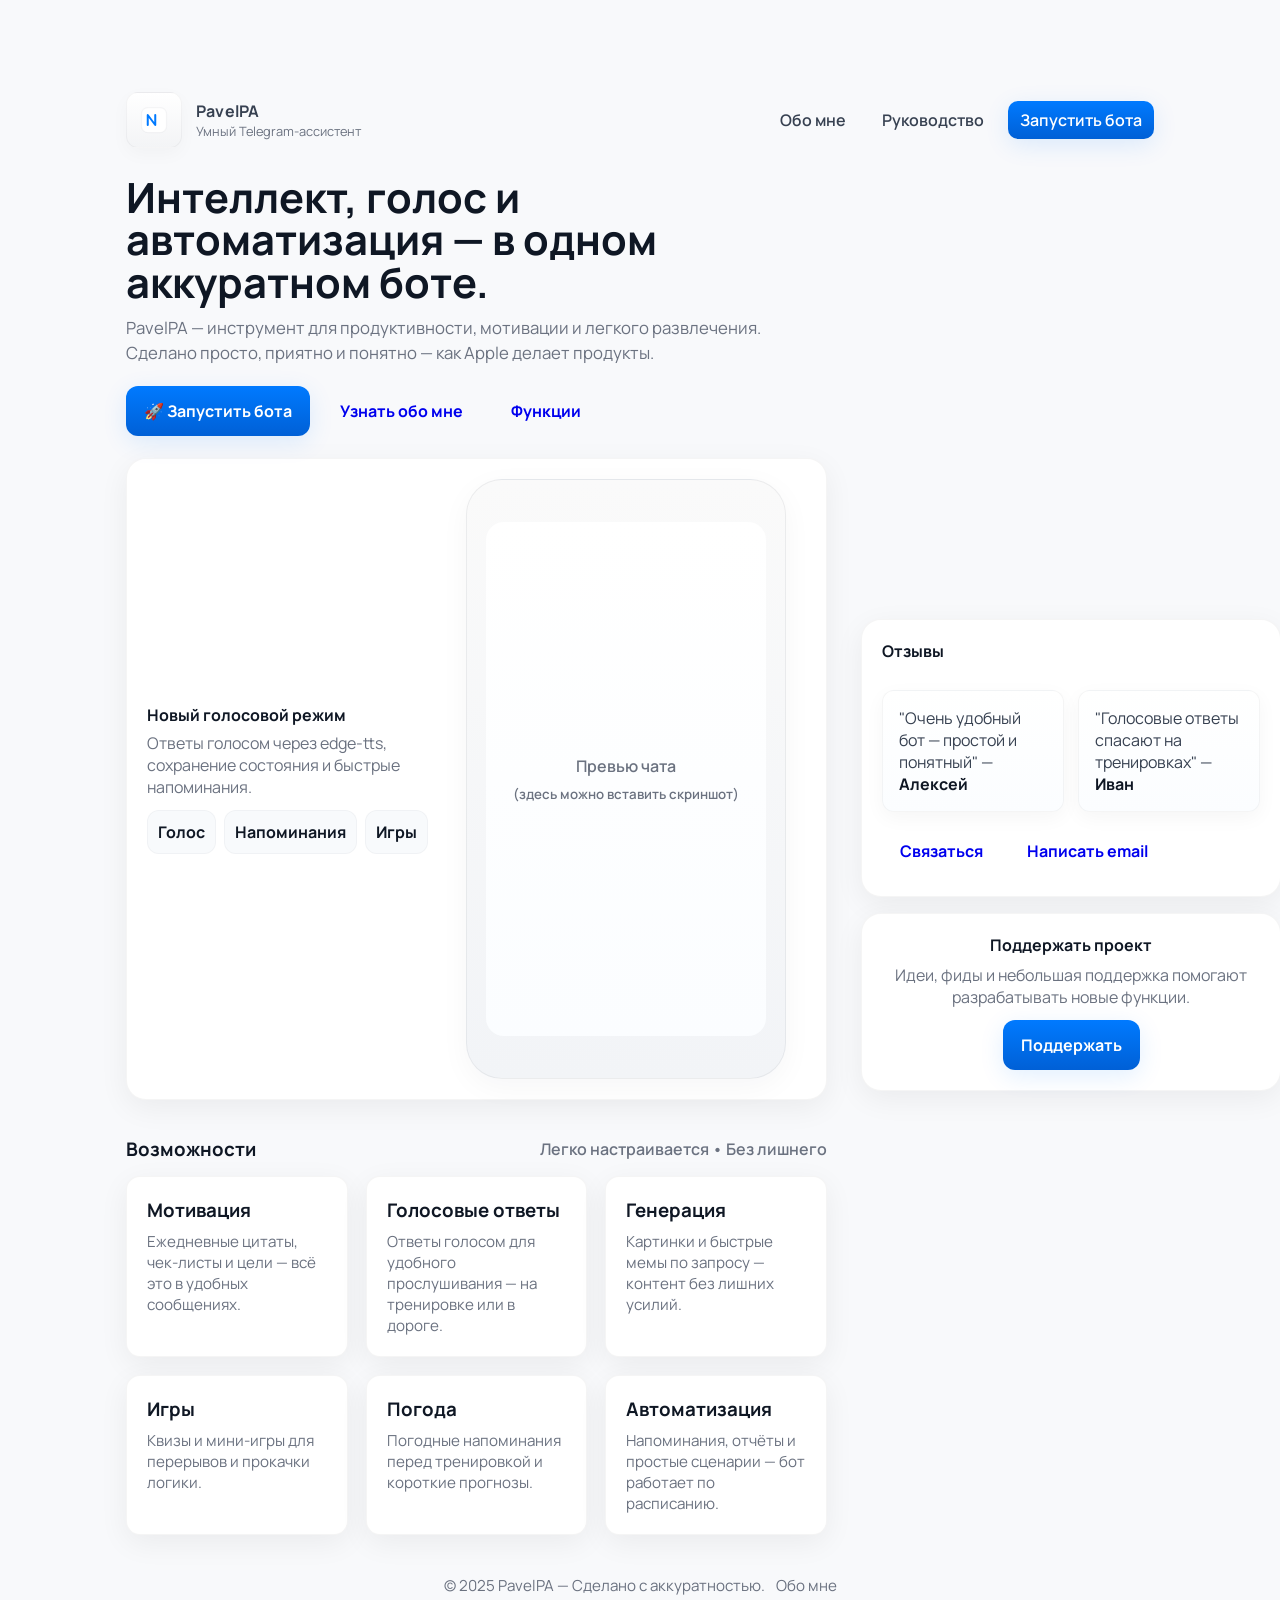
==== commit beedf060: "Update index.html" ====
--- a/index.html
+++ b/index.html
@@ -4,229 +4,173 @@
   <meta charset="utf-8" />
   <meta name="viewport" content="width=device-width, initial-scale=1" />
   <title>PavelPA — Умный Telegram-ассистент</title>
-  <link href="https://fonts.googleapis.com/css2?family=Manrope:wght@300;600;800&display=swap" rel="stylesheet">
-  <meta name="theme-color" content="#0f1724">
+  <link href="https://fonts.googleapis.com/css2?family=Manrope:wght@300;500;700&display=swap" rel="stylesheet">
+  <meta name="theme-color" content="#f8f9fb">
   <style>
     :root{
-      --bg:#0f1724;
-      --card:#111318;
-      --muted:#aeb6c3;
-      --accent:#ffd24d;
-      --glass: rgba(255,255,255,0.03);
-      --radius:18px;
+      --bg: #f8f9fb; /* soft white */
+      --card: #ffffff;
+      --muted: #6b7280;
+      --lead: #374151;
+      --accent: #007aff; /* apple blue */
+      --glass: rgba(15,23,42,0.02);
+      --shadow: 0 8px 30px rgba(2,6,23,0.06);
+      --radius: 16px;
+      --container: 1100px;
     }
+
     *{box-sizing:border-box;margin:0;padding:0}
-    html,body{height:100%;font-family:'Manrope',system-ui,-apple-system,Segoe UI,Roboto,'Helvetica Neue',Arial; background:linear-gradient(180deg,var(--bg) 0%, #071226 100%); color:#e6eef8;-webkit-font-smoothing:antialiased}
+    html,body{height:100%;font-family:Manrope, -apple-system, BlinkMacSystemFont, 'Segoe UI', Roboto, 'Helvetica Neue', Arial; background:var(--bg); color:var(--lead); -webkit-font-smoothing:antialiased}
 
-    /* PRELOADER */
-    #preloader{position:fixed;inset:0;display:flex;align-items:center;justify-content:center;background:var(--bg);z-index:9999}
-    .spinner{width:56px;height:56px;border-radius:50%;border:6px solid rgba(255,255,255,0.08);border-top-color:var(--accent);animation:spin 900ms linear infinite}
-    @keyframes spin{to{transform:rotate(360deg)}}
+    .page{max-width:var(--container);margin:56px auto;padding:36px}
 
-    /* LAYOUT */
-    .wrap{max-width:1100px;margin:48px auto;padding:28px;border-radius:18px;background:linear-gradient(180deg, rgba(255,255,255,0.02), rgba(255,255,255,0.01));box-shadow:0 10px 40px rgba(2,6,23,0.6);backdrop-filter: blur(6px)}
-    header{display:flex;align-items:center;justify-content:space-between;gap:18px;margin-bottom:22px}
+    header{display:flex;align-items:center;justify-content:space-between;gap:20px}
     .brand{display:flex;align-items:center;gap:14px}
-    .logo{width:56px;height:56px;border-radius:12px;background:linear-gradient(135deg,#2a2a2a, #1a1a1a);display:flex;align-items:center;justify-content:center;box-shadow:0 6px 18px rgba(0,0,0,0.6)}
-    .logo svg{width:36px;height:36px}
-    .brand h1{font-size:1.05rem;color:var(--accent);letter-spacing:0.6px}
-    .brand p{font-size:0.78rem;color:var(--muted);margin-top:2px}
+    .logo{width:56px;height:56px;border-radius:12px;background:linear-gradient(180deg,#fff,#f3f4f6);display:flex;align-items:center;justify-content:center;border:1px solid rgba(15,23,42,0.04);box-shadow:0 6px 18px rgba(2,6,23,0.03)}
+    .logo svg{width:30px;height:30px}
+    .brand h1{font-size:1rem;color:var(--lead);letter-spacing:0.2px}
+    .brand p{font-size:0.8rem;color:var(--muted)}
 
     nav{display:flex;gap:12px;align-items:center}
-    .btn{font-weight:700;padding:10px 16px;border-radius:12px;text-decoration:none;display:inline-flex;align-items:center;gap:10px;border:1px solid transparent}
-    .btn.ghost{background:transparent;color:var(--muted);border-color:transparent}
-    .btn.primary{background:linear-gradient(90deg,var(--accent), #ffb84d);color:#071226}
-    .btn:focus{outline:3px solid rgba(255,210,77,0.14)}
+    .nav-link{font-weight:600;padding:8px 12px;border-radius:10px;text-decoration:none;color:var(--lead)}
+    .nav-ghost{background:transparent}
+    .nav-primary{background:linear-gradient(180deg,var(--accent), #0060d6);color:#fff;box-shadow:0 6px 24px rgba(0,122,255,0.12)}
 
-    /* THE HERO */
-    .hero{display:grid;grid-template-columns:1fr 360px;gap:28px;align-items:center;padding:18px}
-    .hero-left h2{font-size:2.2rem;color:#fff;margin-bottom:12px}
-    .lead{color:var(--muted);font-size:1.05rem;line-height:1.5;margin-bottom:18px}
+    /* Hero */
+    .hero{display:grid;grid-template-columns:1fr 420px;gap:34px;align-items:center;margin-top:28px}
+    .hero h2{font-size:2.6rem;color:#0f1724;line-height:1.02;margin-bottom:12px}
+    .subtitle{color:var(--muted);font-size:1.05rem;line-height:1.5;margin-bottom:20px}
+
     .cta-row{display:flex;gap:12px;flex-wrap:wrap}
+    .cta{padding:14px 18px;border-radius:12px;font-weight:700;text-decoration:none;display:inline-flex;align-items:center;gap:10px}
 
-    /* CARD */
-    .card{background:var(--card);padding:18px;border-radius:16px;box-shadow:0 8px 30px rgba(2,6,23,0.6)}
+    /* Product card with mock phone */
+    .card{background:var(--card);border-radius:20px;padding:20px;box-shadow:var(--shadow);border:1px solid rgba(2,6,23,0.04)}
+    .device{width:320px;height:600px;border-radius:36px;background:linear-gradient(180deg,#fafafa,#f2f4f7);border:1px solid rgba(15,23,42,0.06);display:flex;align-items:center;justify-content:center;box-shadow:0 8px 30px rgba(15,23,42,0.04)}
+    .device-screen{width:88%;height:86%;background:linear-gradient(180deg,#ffffff,#fbfdff);border-radius:18px;display:flex;flex-direction:column;align-items:center;justify-content:center;color:var(--muted);font-weight:600}
+    .feature-grid{display:grid;grid-template-columns:repeat(3,1fr);gap:12px;margin-top:16px}
+    .feature-pill{background:#f8fafc;border-radius:12px;padding:10px;font-weight:700;color:#0f1724;border:1px solid rgba(15,23,42,0.03);text-align:center}
 
-    /* FEATURES */
-    .features{display:grid;grid-template-columns:repeat(auto-fill,minmax(180px,1fr));gap:16px;margin-top:18px}
-    .feature{padding:14px;border-radius:12px;background:linear-gradient(180deg,var(--glass), var(--glass));border:1px solid rgba(255,255,255,0.02);min-height:96px}
-    .feature h3{font-size:1rem;color:var(--accent);margin-bottom:8px}
-    .feature p{color:var(--muted);font-size:0.9rem}
+    /* Features section */
+    section.features{margin-top:36px}
+    .features-list{display:grid;grid-template-columns:repeat(3,1fr);gap:18px}
+    .feature-card{background:var(--card);padding:20px;border-radius:14px;box-shadow:var(--shadow);border:1px solid rgba(2,6,23,0.04)}
+    .feature-card h3{margin-bottom:8px;color:#0f1724}
+    .feature-card p{color:var(--muted);font-size:0.95rem}
 
-    /* GALLERY */
-    .gallery{display:grid;grid-template-columns:repeat(auto-fill,minmax(120px,1fr));gap:10px;margin-top:16px}
-    .thumb{height:90px;border-radius:12px;background:linear-gradient(135deg,#111827,#0b1220);display:flex;align-items:center;justify-content:center;color:var(--muted);font-weight:700}
+    /* Testimonials */
+    .testimonials{display:flex;gap:14px;margin-top:28px}
+    .testimonial{flex:1;background:linear-gradient(180deg,#fff,#fbfdff);padding:16px;border-radius:12px;border:1px solid rgba(2,6,23,0.04);box-shadow:0 6px 20px rgba(2,6,23,0.04)}
+    .testimonial b{color:#0f1724}
 
-    /* REVIEWS */
-    .reviews{display:grid;grid-template-columns:1fr 1fr;gap:12px;margin-top:20px}
-    .review{padding:12px;border-radius:12px;background:linear-gradient(180deg, rgba(255,255,255,0.015), rgba(255,255,255,0.01));border:1px solid rgba(255,255,255,0.02)}
-    .review b{color:var(--accent)}
+    footer{margin-top:40px;text-align:center;color:var(--muted);font-size:0.95rem;padding-bottom:30px}
 
-    footer{margin-top:26px;text-align:center;color:var(--muted);font-size:0.9rem;padding:10px}
-
-    /* Dark/Light support */
-    .theme-toggle{display:inline-flex;align-items:center;gap:10px;padding:8px;border-radius:12px;background:rgba(255,255,255,0.02);cursor:pointer}
-
-    /* RESPONSIVE */
+    /* Responsive */
     @media (max-width:980px){
-      .hero{grid-template-columns:1fr 320px}
+      .hero{grid-template-columns:1fr}
+      .device{width:260px;height:520px}
+      .features-list{grid-template-columns:repeat(2,1fr)}
     }
-    @media (max-width:760px){
-      .hero{grid-template-columns:1fr;}
-      .hero-right{order: -1}
-      .reviews{grid-template-columns:1fr}
+    @media (max-width:600px){
+      .page{margin:28px auto;padding:20px}
+      .features-list{grid-template-columns:1fr}
+      .brand h1{font-size:0.95rem}
+      .hero h2{font-size:1.6rem}
     }
 
-    /* small helpers */
-    .muted{color:var(--muted)}
-    .pill{padding:6px 10px;border-radius:999px;font-weight:700;background:rgba(255,255,255,0.02);font-size:0.85rem}
   </style>
 </head>
 <body>
-  <div id="preloader"><div class="spinner"></div></div>
-
-  <main class="wrap" id="app">
+  <div class="page">
     <header>
       <div class="brand">
         <div class="logo" aria-hidden>
-          <svg viewBox="0 0 24 24" fill="none" xmlns="http://www.w3.org/2000/svg"><rect x="2" y="2" width="20" height="20" rx="5" fill="url(#g)"/><defs><linearGradient id="g" x1="0" x2="1"><stop offset="0" stop-color="#262626"/><stop offset="1" stop-color="#0b1220"/></linearGradient></defs><path d="M7 16V8l6 8V8" stroke="#ffd24d" stroke-width="1.5" stroke-linecap="round" stroke-linejoin="round"/></svg>
+          <svg viewBox="0 0 24 24" fill="none" xmlns="http://www.w3.org/2000/svg"><rect x="2" y="2" width="20" height="20" rx="5" fill="#fff" stroke="rgba(15,23,42,0.04)"/><path d="M7 16V8l6 8V8" stroke="var(--accent)" stroke-width="1.6" stroke-linecap="round" stroke-linejoin="round"/></svg>
         </div>
         <div>
           <h1>PavelPA</h1>
-          <p>Умный Telegram-ассистент — голос, факты, игры</p>
+          <p>Умный Telegram-ассистент</p>
         </div>
       </div>
 
       <nav>
-        <a class="btn ghost" href="index.html">Главная</a>
-        <a class="btn ghost" href="about.html">Обо мне</a>
-        <a class="btn ghost" href="https://t.me/PauelkyyBot" target="_blank">Открыть бота</a>
-        <a class="btn ghost" href="docs/guide.pdf" target="_blank" rel="noopener">Руководство</a>
-        <div class="theme-toggle" id="themeToggle" title="Тёмная/Светлая тема" role="button" tabindex="0">🌗 <span class="muted">Тема</span></div>
+        <a class="nav-link nav-ghost" href="about.html">Обо мне</a>
+        <a class="nav-link nav-ghost" href="docs/guide.pdf" target="_blank" rel="noopener">Руководство</a>
+        <a class="nav-link nav-primary" href="https://t.me/PauelkyyBot" target="_blank">Запустить бота</a>
       </nav>
     </header>
 
-    <section class="hero">
-      <div class="hero-left">
-        <h2>Привет! Я — PavelPA. Твой персональный Telegram-ассистент.</h2>
-        <p class="lead">Голосовые ответы, генерация изображений, напоминания, игры и персональная мотивация. Быстро, удобно и с заботой о твоём времени.</p>
+    <main class="hero">
+      <div>
+        <h2>Интеллект, голос и автоматизация — в одном аккуратном боте.</h2>
+        <p class="subtitle">PavelPA — инструмент для продуктивности, мотивации и легкого развлечения. Сделано просто, приятно и понятно — как Apple делает продукты.</p>
 
         <div class="cta-row">
-          <a href="https://t.me/PauelkyyBot" target="_blank" class="btn primary">🚀 Запустить бота</a>
-          <a href="about.html" class="btn ghost">Узнать обо мне</a>
-          <a href="#features" class="btn ghost">Функции</a>
+          <a href="https://t.me/PauelkyyBot" target="_blank" class="cta nav-primary">🚀 Запустить бота</a>
+          <a href="about.html" class="cta nav-ghost">Узнать обо мне</a>
+          <a href="#features" class="cta nav-ghost">Функции</a>
         </div>
 
-        <div class="card" style="margin-top:18px;">
-          <div style="display:flex;justify-content:space-between;align-items:center;gap:12px;flex-wrap:wrap">
-            <div style="min-width:0">
-              <div class="pill">Новое</div>
-              <h3 style="margin-top:8px;color:#fff">Голос, AI и автоматизация</h3>
-              <p class="muted" style="margin-top:6px">Сохраняет голосовой режим, отправляет ежедневные цитаты и умеет отвечать голосом в Telegram.</p>
-            </div>
-            <div style="text-align:right">
-              <div class="muted">Пользователей: <strong style="color:var(--accent);">~1k+</strong></div>
-              <div class="muted" style="margin-top:6px">Версия: <strong class="muted">2025.10</strong></div>
+        <div class="card" style="margin-top:22px;display:flex;align-items:center;justify-content:space-between;gap:18px">
+          <div style="flex:1;min-width:0">
+            <div style="font-weight:700;color:#0f1724">Новый голосовой режим</div>
+            <div style="color:var(--muted);margin-top:6px">Ответы голосом через edge-tts, сохранение состояния и быстрые напоминания.</div>
+            <div style="display:flex;gap:8px;margin-top:12px">
+              <div class="feature-pill">Голос</div>
+              <div class="feature-pill">Напоминания</div>
+              <div class="feature-pill">Игры</div>
             </div>
           </div>
-
-          <div id="features" class="features" style="margin-top:12px">
-            <div class="feature"><h3>💡 Мотивация</h3><p>Ежедневные цитаты, чек-листы и напоминания для целей.</p></div>
-            <div class="feature"><h3>📚 Факты</h3><p>Интересные и научные факты для контента и развития.</p></div>
-            <div class="feature"><h3>🎲 Игры</h3><p>Мини-игры и квизы для отдыха и тренировки мозга.</p></div>
-            <div class="feature"><h3>🌤 Погода</h3><p>Простой прогноз и уведомления перед тренировкой.</p></div>
-            <div class="feature"><h3>🔊 Голос</h3><p>Ответы голосом через edge-tts — удобно и живо.</p></div>
-            <div class="feature"><h3>⚙️ Автоматизация</h3><p>Напоминания, отчёты и простые сценарии для рутинных задач.</p></div>
-          </div>
-        </div>
-      </div>
-
-      <aside class="hero-right">
-        <div class="card">
-          <h4 style="margin-bottom:8px;color:var(--accent)">Превью интерфейса</h4>
-          <div class="gallery">
-            <div class="thumb">Чат</div>
-            <div class="thumb">Голос</div>
-            <div class="thumb">Факты</div>
-            <div class="thumb">Игры</div>
-            <div class="thumb">Профиль</div>
-            <div class="thumb">Статистика</div>
-          </div>
-
-          <div style="margin-top:12px;display:flex;gap:8px;flex-wrap:wrap;align-items:center">
-            <a class="btn ghost" href="#reviews">Отзывы</a>
-            <a class="btn ghost" href="docs/guide.pdf" target="_blank" rel="noopener">Руководство</a>
+          <div style="width:360px;display:flex;justify-content:center">
+            <div class="device" aria-hidden>
+              <div class="device-screen">Превью чата<br><small style="color:var(--muted);margin-top:8px">(здесь можно вставить скриншот)</small></div>
+            </div>
           </div>
         </div>
 
-        <div class="card" style="margin-top:12px;">
-          <h4 style="color:var(--accent);margin-bottom:8px">Поддержать проект</h4>
-          <p class="muted">Если хочешь поддержать развитие бота — напиши автору в Telegram или отправь идею для фичи.</p>
-          <div style="margin-top:8px;display:flex;gap:8px;flex-wrap:wrap">
-            <a class="btn ghost" href="https://t.me/pauelkyy" target="_blank">Связаться</a>
-            <a class="btn ghost" href="mailto:pavel@example.com">Написать email</a>
+        <section id="features" class="features">
+          <div style="display:flex;justify-content:space-between;align-items:center">
+            <h3 style="margin:0;color:#0f1724">Возможности</h3>
+            <div style="color:var(--muted);font-weight:600">Легко настраивается • Без лишнего</div>
+          </div>
+
+          <div class="features-list" style="margin-top:14px">
+            <div class="feature-card"><h3>Мотивация</h3><p>Ежедневные цитаты, чек-листы и цели — всё это в удобных сообщениях.</p></div>
+            <div class="feature-card"><h3>Голосовые ответы</h3><p>Ответы голосом для удобного прослушивания — на тренировке или в дороге.</p></div>
+            <div class="feature-card"><h3>Генерация</h3><p>Картинки и быстрые мемы по запросу — контент без лишних усилий.</p></div>
+            <div class="feature-card"><h3>Игры</h3><p>Квизы и мини-игры для перерывов и прокачки логики.</p></div>
+            <div class="feature-card"><h3>Погода</h3><p>Погодные напоминания перед тренировкой и короткие прогнозы.</p></div>
+            <div class="feature-card"><h3>Автоматизация</h3><p>Напоминания, отчёты и простые сценарии — бот работает по расписанию.</p></div>
+          </div>
+        </section>
+
+      </div>
+
+      <aside>
+        <div class="card">
+          <h4 style="margin-bottom:8px;color:#0f1724">Отзывы</h4>
+          <div class="testimonials">
+            <div class="testimonial">"Очень удобный бот — простой и понятный" — <b>Алексей</b></div>
+            <div class="testimonial">"Голосовые ответы спасают на тренировках" — <b>Иван</b></div>
+          </div>
+
+          <div style="margin-top:14px;display:flex;gap:8px;flex-wrap:wrap">
+            <a class="cta nav-ghost" href="https://t.me/pauelkyy" target="_blank">Связаться</a>
+            <a class="cta nav-ghost" href="mailto:pavel@example.com">Написать email</a>
           </div>
         </div>
+
+        <div class="card" style="margin-top:16px;text-align:center">
+          <div style="font-weight:700;color:#0f1724">Поддержать проект</div>
+          <p style="color:var(--muted);margin-top:8px">Идеи, фиды и небольшая поддержка помогают разрабатывать новые функции.</p>
+          <a class="cta nav-primary" style="margin-top:12px;display:inline-block" href="https://t.me/PauelkyyBot" target="_blank">Поддержать</a>
+        </div>
       </aside>
-    </section>
-
-    <section style="margin-top:18px">
-      <h3 style="color:var(--accent)">Отзывы пользователей</h3>
-      <div class="reviews" id="reviews">
-        <div class="review">"Очень удобный бот! Мотивация и факты каждый день поднимают настроение." — <b>Алексей</b></div>
-        <div class="review">"PavelPA помогает организовать день и ответить на все вопросы быстро!" — <b>Марина</b></div>
-        <div class="review">"Интерактивные игры и прогноз погоды — очень круто!" — <b>Иван</b></div>
-        <div class="review">"Голосовые ответы реально работают, спасибо!" — <b>Оля</b></div>
-      </div>
-    </section>
+    </main>
 
     <footer>
-      © 2025 PavelPA. Все права защищены. <span style="margin-left:8px">|</span> <a href="https://t.me/pauelkyy" target="_blank" style="color:var(--muted);text-decoration:none;margin-left:8px">Связь с создателем</a>
+      © 2025 PavelPA — Сделано с аккуратностью. <a href="about.html" style="color:var(--muted);text-decoration:none;margin-left:8px">Обо мне</a>
     </footer>
-  </main>
-
-  <script>
-    // preloader
-    window.addEventListener('load', ()=>{
-      const pre = document.getElementById('preloader');
-      pre.style.opacity = '0';
-      setTimeout(()=>pre.remove(),600);
-    });
-
-    // theme toggle (light/dark) — stores in localStorage
-    const toggle = document.getElementById('themeToggle');
-    const root = document.documentElement;
-    function setTheme(name){
-      if(name === 'light'){
-        root.style.setProperty('--bg','#f7fafc');
-        root.style.setProperty('--card','#ffffff');
-        root.style.setProperty('--muted','#334155');
-        root.style.setProperty('--accent','#ffb84d');
-        root.style.setProperty('--glass','rgba(2,6,23,0.03)');
-      } else {
-        root.style.setProperty('--bg','#0f1724');
-        root.style.setProperty('--card','#111318');
-        root.style.setProperty('--muted','#aeb6c3');
-        root.style.setProperty('--accent','#ffd24d');
-        root.style.setProperty('--glass','rgba(255,255,255,0.03)');
-      }
-      localStorage.setItem('pavelpa_theme', name);
-    }
-    // init
-    const saved = localStorage.getItem('pavelpa_theme') || 'dark';
-    setTheme(saved);
-    toggle.addEventListener('click', ()=> setTheme(localStorage.getItem('pavelpa_theme') === 'dark' ? 'light' : 'dark') );
-    toggle.addEventListener('keypress', (e)=>{ if(e.key === 'Enter') toggle.click(); });
-
-    // smooth scroll for internal links
-    document.querySelectorAll('a[href^="#"]').forEach(a=>{
-      a.addEventListener('click', e=>{
-        e.preventDefault();
-        const id = a.getAttribute('href').slice(1);
-        const el = document.getElementById(id);
-        if(el) el.scrollIntoView({behavior:'smooth', block:'start'});
-      });
-    });
-  </script>
+  </div>
 </body>
 </html>
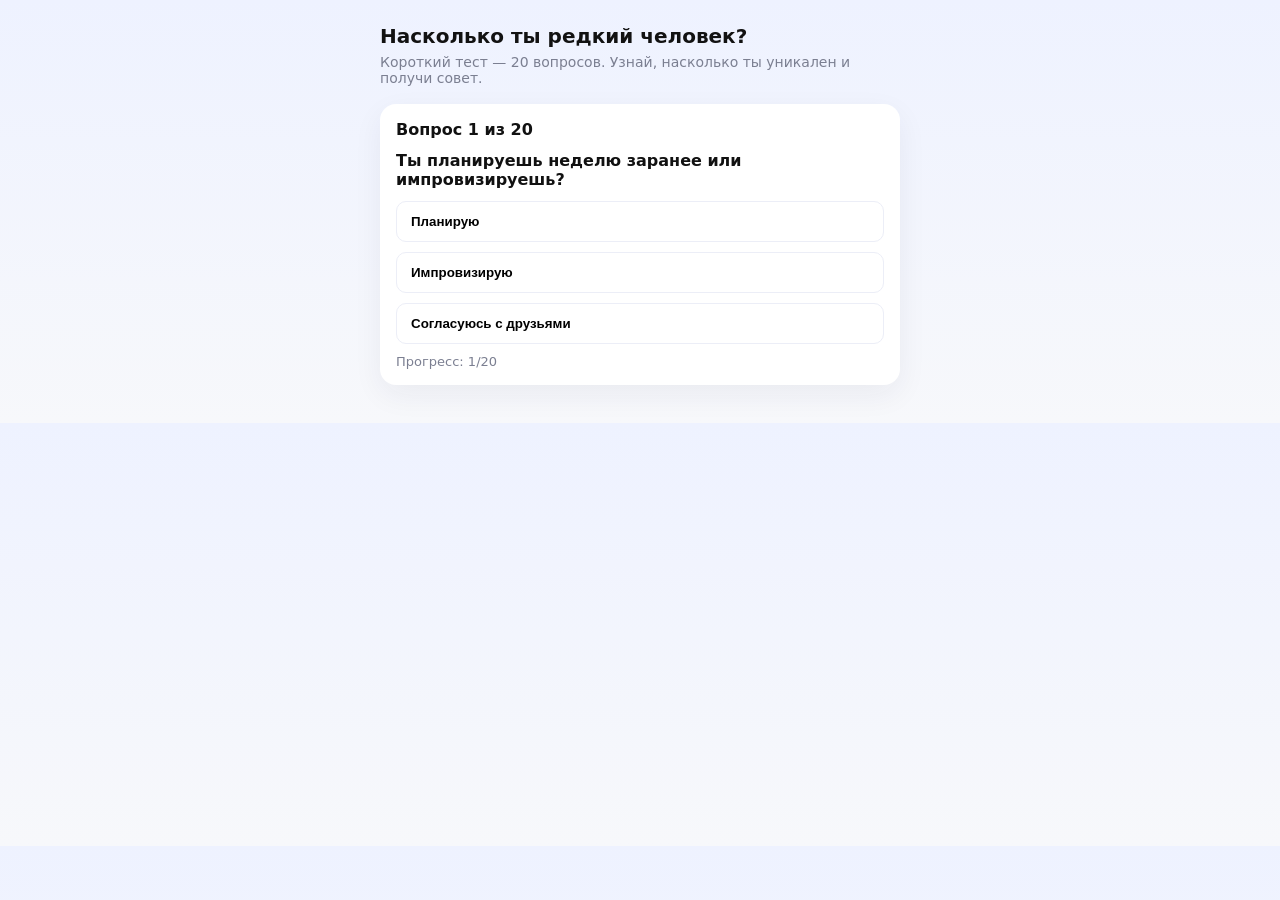
==== commit 86e6ab6a: "Replace old HTML structure with new demo layout" ====
--- a/index.html
+++ b/index.html
@@ -1,176 +1,395 @@
 <!doctype html>
 <html lang="ru">
 <head>
-  <meta charset="utf-8" />
-  <meta name="viewport" content="width=device-width, initial-scale=1" />
-  <title>PavelPA — Умный Telegram-ассистент</title>
-  <link href="https://fonts.googleapis.com/css2?family=Manrope:wght@300;500;700&display=swap" rel="stylesheet">
-  <meta name="theme-color" content="#f8f9fb">
-  <style>
-    :root{
-      --bg: #f8f9fb; /* soft white */
-      --card: #ffffff;
-      --muted: #6b7280;
-      --lead: #374151;
-      --accent: #007aff; /* apple blue */
-      --glass: rgba(15,23,42,0.02);
-      --shadow: 0 8px 30px rgba(2,6,23,0.06);
-      --radius: 16px;
-      --container: 1100px;
-    }
-
-    *{box-sizing:border-box;margin:0;padding:0}
-    html,body{height:100%;font-family:Manrope, -apple-system, BlinkMacSystemFont, 'Segoe UI', Roboto, 'Helvetica Neue', Arial; background:var(--bg); color:var(--lead); -webkit-font-smoothing:antialiased}
-
-    .page{max-width:var(--container);margin:56px auto;padding:36px}
-
-    header{display:flex;align-items:center;justify-content:space-between;gap:20px}
-    .brand{display:flex;align-items:center;gap:14px}
-    .logo{width:56px;height:56px;border-radius:12px;background:linear-gradient(180deg,#fff,#f3f4f6);display:flex;align-items:center;justify-content:center;border:1px solid rgba(15,23,42,0.04);box-shadow:0 6px 18px rgba(2,6,23,0.03)}
-    .logo svg{width:30px;height:30px}
-    .brand h1{font-size:1rem;color:var(--lead);letter-spacing:0.2px}
-    .brand p{font-size:0.8rem;color:var(--muted)}
-
-    nav{display:flex;gap:12px;align-items:center}
-    .nav-link{font-weight:600;padding:8px 12px;border-radius:10px;text-decoration:none;color:var(--lead)}
-    .nav-ghost{background:transparent}
-    .nav-primary{background:linear-gradient(180deg,var(--accent), #0060d6);color:#fff;box-shadow:0 6px 24px rgba(0,122,255,0.12)}
-
-    /* Hero */
-    .hero{display:grid;grid-template-columns:1fr 420px;gap:34px;align-items:center;margin-top:28px}
-    .hero h2{font-size:2.6rem;color:#0f1724;line-height:1.02;margin-bottom:12px}
-    .subtitle{color:var(--muted);font-size:1.05rem;line-height:1.5;margin-bottom:20px}
-
-    .cta-row{display:flex;gap:12px;flex-wrap:wrap}
-    .cta{padding:14px 18px;border-radius:12px;font-weight:700;text-decoration:none;display:inline-flex;align-items:center;gap:10px}
-
-    /* Product card with mock phone */
-    .card{background:var(--card);border-radius:20px;padding:20px;box-shadow:var(--shadow);border:1px solid rgba(2,6,23,0.04)}
-    .device{width:320px;height:600px;border-radius:36px;background:linear-gradient(180deg,#fafafa,#f2f4f7);border:1px solid rgba(15,23,42,0.06);display:flex;align-items:center;justify-content:center;box-shadow:0 8px 30px rgba(15,23,42,0.04)}
-    .device-screen{width:88%;height:86%;background:linear-gradient(180deg,#ffffff,#fbfdff);border-radius:18px;display:flex;flex-direction:column;align-items:center;justify-content:center;color:var(--muted);font-weight:600}
-    .feature-grid{display:grid;grid-template-columns:repeat(3,1fr);gap:12px;margin-top:16px}
-    .feature-pill{background:#f8fafc;border-radius:12px;padding:10px;font-weight:700;color:#0f1724;border:1px solid rgba(15,23,42,0.03);text-align:center}
-
-    /* Features section */
-    section.features{margin-top:36px}
-    .features-list{display:grid;grid-template-columns:repeat(3,1fr);gap:18px}
-    .feature-card{background:var(--card);padding:20px;border-radius:14px;box-shadow:var(--shadow);border:1px solid rgba(2,6,23,0.04)}
-    .feature-card h3{margin-bottom:8px;color:#0f1724}
-    .feature-card p{color:var(--muted);font-size:0.95rem}
-
-    /* Testimonials */
-    .testimonials{display:flex;gap:14px;margin-top:28px}
-    .testimonial{flex:1;background:linear-gradient(180deg,#fff,#fbfdff);padding:16px;border-radius:12px;border:1px solid rgba(2,6,23,0.04);box-shadow:0 6px 20px rgba(2,6,23,0.04)}
-    .testimonial b{color:#0f1724}
-
-    footer{margin-top:40px;text-align:center;color:var(--muted);font-size:0.95rem;padding-bottom:30px}
-
-    /* Responsive */
-    @media (max-width:980px){
-      .hero{grid-template-columns:1fr}
-      .device{width:260px;height:520px}
-      .features-list{grid-template-columns:repeat(2,1fr)}
-    }
-    @media (max-width:600px){
-      .page{margin:28px auto;padding:20px}
-      .features-list{grid-template-columns:1fr}
-      .brand h1{font-size:0.95rem}
-      .hero h2{font-size:1.6rem}
-    }
-
-  </style>
+<meta charset="utf-8" />
+<meta name="viewport" content="width=device-width,initial-scale=1" />
+<title>Насколько ты редкий — Demo</title>
+
+<!-- Telegram Web App SDK (если мини-приложение запускается внутри Telegram) -->
+<script src="https://telegram.org/js/telegram-web-app.js"></script>
+
+<style>
+  :root{
+    --bg:#f4f6fb;
+    --card:#ffffff;
+    --accent:#6c63ff;
+    --muted:#7b7f91;
+  }
+  body{
+    margin:0;
+    font-family: Inter, system-ui, Arial, sans-serif;
+    background: linear-gradient(180deg,#eef2ff 0%, #f7f8fb 100%);
+    -webkit-font-smoothing:antialiased;
+    color:#111;
+    padding:24px;
+    display:flex;
+    justify-content:center;
+  }
+  .wrap{
+    width:100%;
+    max-width:520px;
+  }
+  .header{
+    text-align:left;
+    margin-bottom:12px;
+  }
+  h1{ margin:0; font-size:20px; color:#121212; }
+  p.lead{ margin:6px 0 18px; color:var(--muted); font-size:14px }
+
+  .card{
+    background:var(--card);
+    border-radius:16px;
+    padding:16px;
+    box-shadow:0 10px 30px rgba(33,36,64,0.06);
+    margin-bottom:14px;
+  }
+
+  /* Question block */
+  .question-title{ font-weight:600; margin-bottom:12px; }
+  .opts{ display:flex; flex-direction:column; gap:10px; }
+  .opt-btn{
+    display:block;
+    border-radius:10px;
+    padding:12px 14px;
+    border:1px solid #eceef7;
+    background:white;
+    cursor:pointer;
+    text-align:left;
+    font-weight:600;
+  }
+  .opt-btn:hover{ transform:translateY(-2px); transition:all .12s ease; }
+
+  .progress{ margin-top:10px; color:var(--muted); font-size:13px; }
+
+  /* Result (BuzzFeed-like) */
+  .result-hero{
+    display:grid;
+    grid-template-columns: 120px 1fr;
+    gap:16px;
+    align-items:center;
+  }
+  .result-image{
+    width:120px;
+    height:120px;
+    border-radius:12px;
+    background-size:cover;
+    background-position:center;
+    box-shadow:0 8px 24px rgba(100,110,250,0.14);
+  }
+  /* give result-content a minimal style to avoid empty ruleset */
+  .result-content{ padding-left:4px; }
+  .result-label{ font-size:15px; color:var(--muted); font-weight:600; margin-bottom:6px;}
+  .result-percent{ font-size:40px; font-weight:800; color:var(--accent); }
+  .result-desc{ margin-top:8px; color:#4b4f63; font-size:14px; }
+
+  .share-row{ display:flex; gap:10px; margin-top:14px; }
+  .btn{
+    padding:10px 14px;
+    border-radius:10px;
+    cursor:pointer;
+    border:none;
+    font-weight:700;
+  }
+  .btn-primary{ background:var(--accent); color:white; box-shadow:0 8px 20px rgba(108,99,255,0.16); }
+  .btn-ghost{ background:transparent; border:1px solid #e6e7f6; color:#333; }
+
+  /* Traits / MBTI-like */
+  .traits{ margin-top:12px; display:flex; gap:8px; flex-wrap:wrap; }
+  .trait-pill{ background:#f5f7ff; padding:8px 10px; border-radius:999px; font-weight:600; color:#3940a8; font-size:13px; }
+
+  /* small helper */
+  .small{ color:var(--muted); font-size:13px; }
+
+  /* animation: subtle */
+  .fade-in{ animation:fadeIn .28s ease both; }
+  @keyframes fadeIn{ from{opacity:0; transform:translateY(6px)} to{opacity:1; transform:none} }
+</style>
 </head>
 <body>
-  <div class="page">
-    <header>
-      <div class="brand">
-        <div class="logo" aria-hidden>
-          <svg viewBox="0 0 24 24" fill="none" xmlns="http://www.w3.org/2000/svg"><rect x="2" y="2" width="20" height="20" rx="5" fill="#fff" stroke="rgba(15,23,42,0.04)"/><path d="M7 16V8l6 8V8" stroke="var(--accent)" stroke-width="1.6" stroke-linecap="round" stroke-linejoin="round"/></svg>
-        </div>
-        <div>
-          <h1>PavelPA</h1>
-          <p>Умный Telegram-ассистент</p>
+  <div class="wrap">
+    <div class="header">
+      <h1>Насколько ты редкий человек?</h1>
+      <p class="lead">Короткий тест — 20 вопросов. Узнай, насколько ты уникален и получи совет.</p>
+    </div>
+
+    <div id="root"></div>
+  </div>
+
+<script>
+/*
+  Demo Mini App:
+  - вопросы (20) -> начисляем очки в 5 traits
+  - по завершении: считаем нормализованные значения -> main rarity (от среднего) + dominant label
+  - показываем BuzzFeed-like карточку с картинкой, count-up анимацией процентов
+  - показываем MBTI-like: "Ты X% интроверт" (по social trait)
+  - кнопка Поделиться: открывает deeplink в Telegram (или окно)
+*/
+
+const root = document.getElementById('root');
+const tg = window.Telegram && window.Telegram.WebApp ? window.Telegram.WebApp : null;
+
+// Replace with your backend endpoint if you want to POST results and get token/AI verdict
+const BACKEND_URL = ""; // e.g. "https://abcd-1234.ngrok.io" — если пусто, вердикт генерируется локально
+
+// BOT username for deep link sharing (replace)
+const BOT_USERNAME = "YOUR_BOT_USERNAME"; // ← поменяй на своё
+
+// --- Questions: 20 items. Каждая опция добавляет 1 к указанному trait.
+const QUESTIONS = [
+  {q:"Ты планируешь неделю заранее или импровизируешь?", opts:[{t:"logic", txt:"Планирую"},{t:"creativity", txt:"Импровизирую"},{t:"social", txt:"Согласуюсь с друзьями"}]},
+  {q:"Как принимаешь важные решения?", opts:[{t:"logic", txt:"По фактам"},{t:"emotion", txt:"По интуиции"},{t:"social", txt:"Советуюсь с людьми"}]},
+  {q:"Тебе ближе работа:", opts:[{t:"logic", txt:"Системная"},{t:"creativity", txt:"Творческая"},{t:"social", txt:"Командная"}]},
+  {q:"Как ты относишься к риску?", opts:[{t:"risk", txt:"Я рискую часто"},{t:"logic", txt:"Я считаю риски"},{t:"emotion", txt:"Зависит от настроения"}]},
+  {q:"На досуге ты предпочитаешь:", opts:[{t:"creativity", txt:"Творчество"},{t:"social", txt:"Встречи с друзьями"},{t:"logic", txt:"Чтение/учёба"}]},
+  {q:"В споре ты обычно:", opts:[{t:"logic", txt:"Аргументирую"},{t:"emotion", txt:"От души защищаю"},{t:"social", txt:"Ищу компромисс"}]},
+  {q:"Как учишься новому лучше всего?", opts:[{t:"logic", txt:"Структура и примеры"},{t:"creativity", txt:"Практика и эксперимент"},{t:"social", txt:"Через обсуждение"}]},
+  {q:"Твой отпуск идеален если:", opts:[{t:"creativity", txt:"Есть искусство и приключения"},{t:"risk", txt:"Есть острые ощущения"},{t:"social", txt:"Есть компания"}]},
+  {q:"Что ценишь в диалоге больше всего?", opts:[{t:"social", txt:"Эмпатию"},{t:"logic", txt:"Ясность"},{t:"emotion", txt:"Глубокие чувства"}]},
+  {q:"В команде ты чаще:", opts:[{t:"social", txt:"Координатор"},{t:"logic", txt:"Планировщик"},{t:"creativity", txt:"Генератор идей"}]},
+  {q:"Если нужно быстро сделать проект — ты:", opts:[{t:"risk", txt:"Иду на риск ради скорости"},{t:"logic", txt:"Сделаю план"},{t:"creativity", txt:"Придумаю фишку"}]},
+  {q:"Тебя вдохновляет:", opts:[{t:"creativity", txt:"Новые идеи"},{t:"logic", txt:"изящное решение"},{t:"social", txt:"талантливые люди"}]},
+  {q:"Когда дела идут плохо, ты:", opts:[{t:"emotion", txt:"переживаю"},{t:"logic", txt:"пересматриваю план"},{t:"social", txt:"ищу поддержки"}]},
+  {q:"Что для тебя важнее на работе?", opts:[{t:"logic", txt:"результат"},{t:"creativity", txt:"смысл"},{t:"social", txt:"команда"}]},
+  {q:"Ты предпочитаешь задачи:", opts:[{t:"creativity", txt:"творческие"},{t:"logic", txt:"структурированные"},{t:"risk", txt:"экспериментальные"}]},
+  {q:"Как бы тебя описали друзья?", opts:[{t:"social", txt:"общительный"},{t:"logic", txt:"организованный"},{t:"creativity", txt:"странный(ая) в хорошем смысле"}]},
+  {q:"Тебя заводит:", opts:[{t:"risk", txt:"вызов"},{t:"creativity", txt:"создание нового"},{t:"social", txt:"влияние на людей"}]},
+  {q:"Предпочитаешь команду:", opts:[{t:"social", txt:"слаженную"},{t:"logic", txt:"эффективную"},{t:"creativity", txt:"свободную"}]},
+  {q:"Что для тебя успех?", opts:[{t:"logic", txt:"чёткий результат"},{t:"emotion", txt:"внутреннее удовлетворение"},{t:"social", txt:"признание"}]},
+  {q:"Какое хобби выберешь?", opts:[{t:"creativity", txt:"искусство"},{t:"risk", txt:"экстрим"},{t:"logic", txt:"шахматы"}]}
+];
+
+let idx = 0;
+const total = QUESTIONS.length;
+const vector = {logic:0, emotion:0, social:0, creativity:0, risk:0};
+
+function renderQuestion(){
+  const Q = QUESTIONS[idx];
+  root.innerHTML = `
+    <div class="card fade-in">
+      <div class="question-title">Вопрос ${idx+1} из ${total}</div>
+      <div class="question-title">${escapeHtml(Q.q)}</div>
+      <div class="opts" id="opts"></div>
+      <div class="progress small">Прогресс: ${idx+1}/${total}</div>
+    </div>
+  `;
+  const opts = document.getElementById('opts');
+  Q.opts.forEach((o, i) => {
+    const b = document.createElement('button');
+    b.className = 'opt-btn';
+    b.innerText = o.txt;
+    b.onclick = () => choose(i);
+    opts.appendChild(b);
+  });
+}
+
+function choose(optionIndex){
+  const t = QUESTIONS[idx].opts[optionIndex].t;
+  vector[t] = (vector[t]||0) + 1;
+  idx++;
+  if(idx >= total){
+    computeAndShow();
+  } else {
+    renderQuestion();
+  }
+}
+
+function computeAndShow(){
+  // normalize 0..1
+  const norm = {};
+  for(const k of Object.keys(vector)){
+    norm[k] = (vector[k] || 0) / total;
+  }
+
+  // compute rarity: distance from mean(0.5)
+  // same as backend algorithm but local for instant UI
+  const mean = 0.5;
+  const v = [norm.logic, norm.emotion, norm.social, norm.creativity, norm.risk];
+  let dist = 0;
+  for (let i=0;i<v.length;i++){
+    dist += (v[i]-mean)*(v[i]-mean);
+  }
+  dist = Math.sqrt(dist);
+  const maxDist = Math.sqrt(5*(0.5*0.5)); // ~1.118...
+  const normDist = dist / maxDist;
+  const rarity = Math.pow(normDist, 0.7);
+  const rarityPercent = Math.round(rarity*1000)/10; // one decimal
+
+  // Determine dominant trait label
+  const entries = Object.entries(norm).sort((a,b)=>b[1]-a[1]);
+  const dominant = entries[0][0];
+  const labelMap = {
+    logic:"Стратег-аналитик",
+    emotion:"Чувственный эмпат",
+    social:"Командный лидер",
+    creativity:"Креативный новатор",
+    risk:"Рискованный первопроходец"
+  };
+  const label = labelMap[dominant] || "Уникальная личность";
+
+  // MBTI-like: introversion % as inverse of social trait
+  // introversionPercent = (1 - social_norm) * 100, rounded
+  const introversionPercent = Math.round((1 - (norm.social||0)) * 100);
+
+  // local AI-verdict fallback if no backend
+  let aiVerdict = "Краткий совет: используй свои сильные стороны (" + label.toLowerCase() + ").";
+
+  // If BACKEND_URL is set, send normalized vector to backend to compute + store + get token+ai_verdict
+  if (BACKEND_URL){
+    showLoading();
+    fetch(BACKEND_URL + '/api/compute', {
+      method:'POST', headers:{'Content-Type':'application/json'},
+      body: JSON.stringify({ vector: norm })
+    }).then(r=>r.json()).then(data=>{
+      showResultBlock(data, introversionPercent);
+    }).catch(e=>{
+      console.warn('backend error',e);
+      showResultBlock({label, rarity_percent:rarityPercent, people_like_you:"1 из " + Math.max(1,Math.round(1/(1-rarity || 0.001))), ai_verdict: aiVerdict, token: null}, introversionPercent);
+    });
+  } else {
+    // local-only -> build fake people_like_you
+    const peopleLike = "1 из " + Math.max(1, Math.round(1/(1-rarity || 0.001)));
+    showResultBlock({label, rarity_percent:rarityPercent, people_like_you:peopleLike, ai_verdict:aiVerdict, token:null}, introversionPercent);
+  }
+}
+
+// show "loading" intermediate card
+function showLoading(){
+  root.innerHTML = '<div class="card"><div class="small">Считаем…</div></div>';
+}
+
+// show result block (BuzzFeed-like)
+function showResultBlock(data, introversionPercent){
+  // pick an image based on dominant label (simple logic)
+  const img = pickImageByLabel(data.label);
+
+  // build HTML + animate count-up
+  root.innerHTML = `
+    <div class="card result-hero fade-in">
+      <div class="result-image" id="heroImg" style="background-image:url('${img}');"></div>
+      <div class="result-content">
+        <div class="result-label">Тип: ${escapeHtml(data.label)}</div>
+        <div class="result-percent" id="countUp">0%</div>
+        <div class="small">${escapeHtml(data.people_like_you)}</div>
+        <div class="result-desc" id="aiVerdict">${escapeHtml(data.ai_verdict || '')}</div>
+        <div class="traits" id="traitsRow"></div>
+        <div class="share-row">
+          <button class="btn btn-primary" id="shareBtn">Поделиться</button>
+          <button class="btn btn-ghost" id="closeBtn">Закрыть</button>
         </div>
       </div>
-
-      <nav>
-        <a class="nav-link nav-ghost" href="about.html">Обо мне</a>
-        <a class="nav-link nav-ghost" href="docs/guide.pdf" target="_blank" rel="noopener">Руководство</a>
-        <a class="nav-link nav-primary" href="https://t.me/PauelkyyBot" target="_blank">Запустить бота</a>
-      </nav>
-    </header>
-
-    <main class="hero">
-      <div>
-        <h2>Интеллект, голос и автоматизация — в одном аккуратном боте.</h2>
-        <p class="subtitle">PavelPA — инструмент для продуктивности, мотивации и легкого развлечения. Сделано просто, приятно и понятно — как Apple делает продукты.</p>
-
-        <div class="cta-row">
-          <a href="https://t.me/PauelkyyBot" target="_blank" class="cta nav-primary">🚀 Запустить бота</a>
-          <a href="about.html" class="cta nav-ghost">Узнать обо мне</a>
-          <a href="#features" class="cta nav-ghost">Функции</a>
-        </div>
-
-        <div class="card" style="margin-top:22px;display:flex;align-items:center;justify-content:space-between;gap:18px">
-          <div style="flex:1;min-width:0">
-            <div style="font-weight:700;color:#0f1724">Новый голосовой режим</div>
-            <div style="color:var(--muted);margin-top:6px">Ответы голосом через edge-tts, сохранение состояния и быстрые напоминания.</div>
-            <div style="display:flex;gap:8px;margin-top:12px">
-              <div class="feature-pill">Голос</div>
-              <div class="feature-pill">Напоминания</div>
-              <div class="feature-pill">Игры</div>
-            </div>
-          </div>
-          <div style="width:360px;display:flex;justify-content:center">
-            <div class="device" aria-hidden>
-              <div class="device-screen">Превью чата<br><small style="color:var(--muted);margin-top:8px">(здесь можно вставить скриншот)</small></div>
-            </div>
-          </div>
-        </div>
-
-        <section id="features" class="features">
-          <div style="display:flex;justify-content:space-between;align-items:center">
-            <h3 style="margin:0;color:#0f1724">Возможности</h3>
-            <div style="color:var(--muted);font-weight:600">Легко настраивается • Без лишнего</div>
-          </div>
-
-          <div class="features-list" style="margin-top:14px">
-            <div class="feature-card"><h3>Мотивация</h3><p>Ежедневные цитаты, чек-листы и цели — всё это в удобных сообщениях.</p></div>
-            <div class="feature-card"><h3>Голосовые ответы</h3><p>Ответы голосом для удобного прослушивания — на тренировке или в дороге.</p></div>
-            <div class="feature-card"><h3>Генерация</h3><p>Картинки и быстрые мемы по запросу — контент без лишних усилий.</p></div>
-            <div class="feature-card"><h3>Игры</h3><p>Квизы и мини-игры для перерывов и прокачки логики.</p></div>
-            <div class="feature-card"><h3>Погода</h3><p>Погодные напоминания перед тренировкой и короткие прогнозы.</p></div>
-            <div class="feature-card"><h3>Автоматизация</h3><p>Напоминания, отчёты и простые сценарии — бот работает по расписанию.</p></div>
-          </div>
-        </section>
-
-      </div>
-
-      <aside>
-        <div class="card">
-          <h4 style="margin-bottom:8px;color:#0f1724">Отзывы</h4>
-          <div class="testimonials">
-            <div class="testimonial">"Очень удобный бот — простой и понятный" — <b>Алексей</b></div>
-            <div class="testimonial">"Голосовые ответы спасают на тренировках" — <b>Иван</b></div>
-          </div>
-
-          <div style="margin-top:14px;display:flex;gap:8px;flex-wrap:wrap">
-            <a class="cta nav-ghost" href="https://t.me/pauelkyy" target="_blank">Связаться</a>
-            <a class="cta nav-ghost" href="mailto:pavel@example.com">Написать email</a>
-          </div>
-        </div>
-
-        <div class="card" style="margin-top:16px;text-align:center">
-          <div style="font-weight:700;color:#0f1724">Поддержать проект</div>
-          <p style="color:var(--muted);margin-top:8px">Идеи, фиды и небольшая поддержка помогают разрабатывать новые функции.</p>
-          <a class="cta nav-primary" style="margin-top:12px;display:inline-block" href="https://t.me/PauelkyyBot" target="_blank">Поддержать</a>
-        </div>
-      </aside>
-    </main>
-
-    <footer>
-      © 2025 PavelPA — Сделано с аккуратностью. <a href="about.html" style="color:var(--muted);text-decoration:none;margin-left:8px">Обо мне</a>
-    </footer>
-  </div>
+    </div>
+  `;
+
+  // traits pills: show normalized trait percents
+  const traitEls = document.getElementById('traitsRow');
+  // compute simple percentages from vector normalized by total
+  const totalAnswers = total;
+  const vnorm = {};
+  for(const k of Object.keys(vector)){
+    vnorm[k] = Math.round((vector[k]||0) / totalAnswers * 100);
+  }
+  // show top 3 traits
+  Object.entries(vnorm).sort((a,b)=>b[1]-a[1]).slice(0,3).forEach(([k,val])=>{
+    const pill = document.createElement('div');
+    pill.className = 'trait-pill';
+    pill.innerText = mapTraitName(k) + ' · ' + val + '%';
+    traitEls.appendChild(pill);
+  });
+
+  // MBTI-like text
+  const mbtiPill = document.createElement('div');
+  mbtiPill.className = 'trait-pill';
+  mbtiPill.innerText = 'Ты ' + introversionPercent + '% интроверт';
+  traitEls.appendChild(mbtiPill);
+
+  // animate count up to rarity_percent
+  animateCountUp('countUp', 0, Number(data.rarity_percent || 0));
+
+  // share button
+  document.getElementById('shareBtn').onclick = () => {
+    // if backend returned token — share deeplink with token, else share simple text
+    const token = data.token || null;
+    const shareText = 'Я редче ' + data.rarity_percent + '% людей — ' + data.label + '. Проверь себя!';
+    if (token && BOT_USERNAME && BOT_USERNAME !== 'YOUR_BOT_USERNAME'){
+      const url = 'https://t.me/' + BOT_USERNAME + '?start=' + token;
+      openLink(url);
+    } else {
+      // fallback: native share or copy
+      if (navigator.share) {
+        navigator.share({title:'Мой результат', text:shareText});
+      } else {
+        copyToClipboard(shareText);
+        alert('Результат скопирован в буфер обмена:\n' + shareText);
+      }
+    }
+  };
+
+  document.getElementById('closeBtn').onclick = () => {
+    if (tg && tg.close) tg.close();
+    else root.innerHTML = '<div class="card"><div class="small">Спасибо! Вернись позже.</div></div>';
+  };
+}
+
+// helper: animate numeric count-up
+function animateCountUp(elId, start, end){
+  const el = document.getElementById(elId);
+  const duration = 900; // ms
+  const startTime = performance.now();
+  function step(now){
+    const t = Math.min(1, (now - startTime) / duration);
+    // easeOutCubic
+    const eased = 1 - Math.pow(1 - t, 3);
+    const current = Math.round((start + (end - start) * eased) * 10) / 10;
+    el.innerText = (current % 1 === 0 ? current.toFixed(0) : current.toFixed(1)) + '%';
+    if (t < 1) requestAnimationFrame(step);
+  }
+  requestAnimationFrame(step);
+}
+
+// small util: pick image by label (uses Unsplash — free hotlinking for demo)
+function pickImageByLabel(label){
+  label = (label || '').toLowerCase();
+  if(label.includes('стратег')) return 'https://images.unsplash.com/photo-1522071820081-009f0129c71c?auto=format&fit=crop&w=800&q=60';
+  if(label.includes('эмпат')) return 'https://images.unsplash.com/photo-1500648767791-00dcc994a43e?auto=format&fit=crop&w=800&q=60';
+  if(label.includes('команд')) return 'https://images.unsplash.com/photo-1522071820081-009f0129c71c?auto=format&fit=crop&w=900&q=60';
+  if(label.includes('креатив')) return 'https://images.unsplash.com/photo-1496317899792-9d7dbcd928a1?auto=format&fit=crop&w=800&q=60';
+  if(label.includes('риск')) return 'https://images.unsplash.com/photo-1500530855697-b586d89ba3ee?auto=format&fit=crop&w=800&q=60';
+  return 'https://images.unsplash.com/photo-1531123414780-fc8a5f7d4b8a?auto=format&fit=crop&w=800&q=60';
+}
+
+function mapTraitName(k){
+  return {
+    logic:'Аналитика',
+    emotion:'Эмоции',
+    social:'Общение',
+    creativity:'Креатив',
+    risk:'Риск'
+  }[k] || k;
+}
+
+function escapeHtml(s){
+  if(!s) return '';
+  return String(s).replace(/[&<>"']/g, c => ({'&':'&amp;','<':'&lt;','>':'&gt;','"':'&quot;',"'":'&#39;'}[c]));
+}
+
+function openLink(url){
+  if (tg && typeof tg.openLink === 'function') tg.openLink(url);
+  else window.open(url, '_blank');
+}
+
+function copyToClipboard(text){
+  try {
+    navigator.clipboard.writeText(text);
+  } catch (e) {
+    const ta = document.createElement('textarea');
+    ta.value = text; document.body.appendChild(ta); ta.select();
+    document.execCommand('copy'); ta.remove();
+  }
+}
+
+// initial render
+renderQuestion();
+
+</script>
 </body>
 </html>
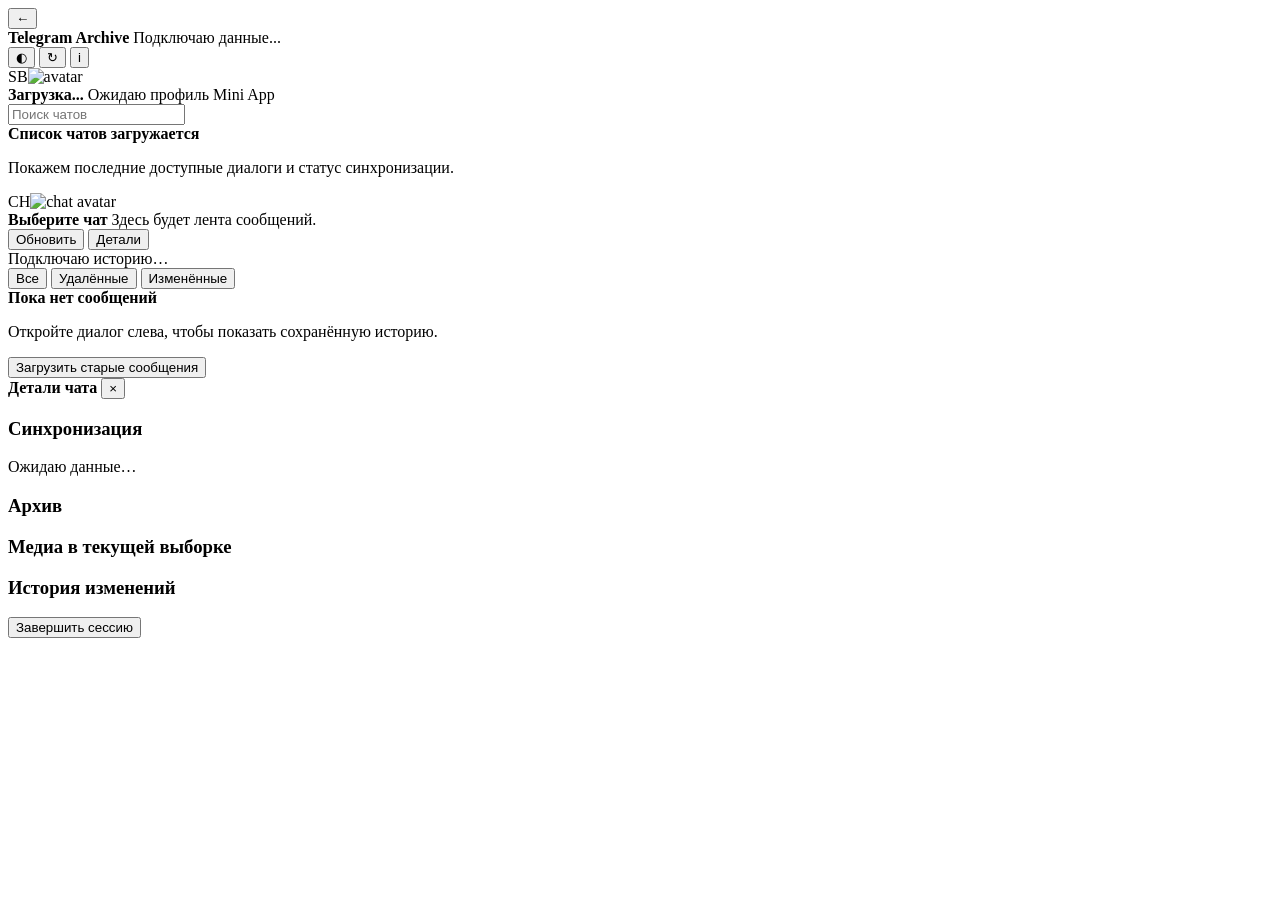
==== commit cb97696c: "Update index.html" ====
--- a/index.html
+++ b/index.html
@@ -1,395 +1,139 @@
-<!doctype html>
+<!DOCTYPE html>
 <html lang="ru">
 <head>
-<meta charset="utf-8" />
-<meta name="viewport" content="width=device-width,initial-scale=1" />
-<title>Насколько ты редкий — Demo</title>
+  <meta charset="utf-8" />
+  <meta name="viewport" content="width=device-width, initial-scale=1, viewport-fit=cover" />
+  <title>Telegram Archive</title>
+  <script src="https://telegram.org/js/telegram-web-app.js"></script>
+  <link rel="preconnect" href="https://fonts.googleapis.com" />
+  <link rel="preconnect" href="https://fonts.gstatic.com" crossorigin />
+  <link href="https://fonts.googleapis.com/css2?family=Roboto:wght@400;500;700&display=swap" rel="stylesheet" />
+  <link rel="stylesheet" href="/miniapp.css" />
+</head>
+<body data-page-size="{{ARCHIVE_PAGE_SIZE}}" data-theme-mode="auto" data-theme="dark" data-view="dialogs">
+  <div class="app-root">
+    <header class="app-bar">
+      <button id="mobileBackBtn" class="icon-btn mobile-only" type="button" aria-label="Назад">←</button>
+      <div class="app-title-wrap">
+        <strong class="app-title">Telegram Archive</strong>
+        <span id="appSubtitle" class="app-subtitle">Подключаю данные...</span>
+      </div>
+      <div class="app-actions">
+        <button id="themeOpenBtn" class="icon-btn" type="button" aria-label="Тема">◐</button>
+        <button id="refreshAllBtn" class="icon-btn" type="button" aria-label="Обновить">↻</button>
+        <button id="openInfoBtn" class="icon-btn" type="button" aria-label="Детали">i</button>
+      </div>
+    </header>
 
-<!-- Telegram Web App SDK (если мини-приложение запускается внутри Telegram) -->
-<script src="https://telegram.org/js/telegram-web-app.js"></script>
+    <main class="layout">
+      <aside class="dialogs-pane panel" id="dialogsPane">
+        <div class="dialogs-head">
+          <div class="profile-row">
+            <div class="avatar" id="profileAvatar"><span>SB</span><img alt="avatar" /></div>
+            <div class="profile-copy">
+              <strong id="profileName">Загрузка...</strong>
+              <span id="profileMeta">Ожидаю профиль Mini App</span>
+            </div>
+          </div>
+          <div class="search-wrap">
+            <input id="dialogSearchInput" class="search-input" type="search" placeholder="Поиск чатов" />
+          </div>
+        </div>
+        <div id="dialogList" class="dialog-list">
+          <div class="empty-state">
+            <strong>Список чатов загружается</strong>
+            <p>Покажем последние доступные диалоги и статус синхронизации.</p>
+          </div>
+        </div>
+      </aside>
 
-<style>
-  :root{
-    --bg:#f4f6fb;
-    --card:#ffffff;
-    --accent:#6c63ff;
-    --muted:#7b7f91;
-  }
-  body{
-    margin:0;
-    font-family: Inter, system-ui, Arial, sans-serif;
-    background: linear-gradient(180deg,#eef2ff 0%, #f7f8fb 100%);
-    -webkit-font-smoothing:antialiased;
-    color:#111;
-    padding:24px;
-    display:flex;
-    justify-content:center;
-  }
-  .wrap{
-    width:100%;
-    max-width:520px;
-  }
-  .header{
-    text-align:left;
-    margin-bottom:12px;
-  }
-  h1{ margin:0; font-size:20px; color:#121212; }
-  p.lead{ margin:6px 0 18px; color:var(--muted); font-size:14px }
+      <section class="chat-pane panel" id="chatPane">
+        <header class="chat-head">
+          <div class="chat-main">
+            <div id="chatAvatar" class="avatar chat-avatar"><span>CH</span><img alt="chat avatar" /></div>
+            <div class="chat-copy">
+              <strong id="chatTitle">Выберите чат</strong>
+              <span id="chatMeta">Здесь будет лента сообщений.</span>
+            </div>
+          </div>
+          <div class="chat-actions">
+            <button id="chatRefreshBtn" class="text-btn" type="button">Обновить</button>
+            <button id="chatInfoBtn" class="text-btn" type="button">Детали</button>
+          </div>
+        </header>
 
-  .card{
-    background:var(--card);
-    border-radius:16px;
-    padding:16px;
-    box-shadow:0 10px 30px rgba(33,36,64,0.06);
-    margin-bottom:14px;
-  }
+        <div id="syncStrip" class="sync-strip">Подключаю историю…</div>
 
-  /* Question block */
-  .question-title{ font-weight:600; margin-bottom:12px; }
-  .opts{ display:flex; flex-direction:column; gap:10px; }
-  .opt-btn{
-    display:block;
-    border-radius:10px;
-    padding:12px 14px;
-    border:1px solid #eceef7;
-    background:white;
-    cursor:pointer;
-    text-align:left;
-    font-weight:600;
-  }
-  .opt-btn:hover{ transform:translateY(-2px); transition:all .12s ease; }
+        <div class="message-filters" id="messageFilters">
+          <button class="chip is-active" type="button" data-filter="all">Все</button>
+          <button class="chip" type="button" data-filter="deleted">Удалённые</button>
+          <button class="chip" type="button" data-filter="edited">Изменённые</button>
+        </div>
 
-  .progress{ margin-top:10px; color:var(--muted); font-size:13px; }
+        <div id="timeline" class="timeline">
+          <div class="empty-state">
+            <strong>Пока нет сообщений</strong>
+            <p>Откройте диалог слева, чтобы показать сохранённую историю.</p>
+          </div>
+        </div>
 
-  /* Result (BuzzFeed-like) */
-  .result-hero{
-    display:grid;
-    grid-template-columns: 120px 1fr;
-    gap:16px;
-    align-items:center;
-  }
-  .result-image{
-    width:120px;
-    height:120px;
-    border-radius:12px;
-    background-size:cover;
-    background-position:center;
-    box-shadow:0 8px 24px rgba(100,110,250,0.14);
-  }
-  /* give result-content a minimal style to avoid empty ruleset */
-  .result-content{ padding-left:4px; }
-  .result-label{ font-size:15px; color:var(--muted); font-weight:600; margin-bottom:6px;}
-  .result-percent{ font-size:40px; font-weight:800; color:var(--accent); }
-  .result-desc{ margin-top:8px; color:#4b4f63; font-size:14px; }
+        <footer class="timeline-footer">
+          <button id="loadOlderBtn" class="text-btn" type="button">Загрузить старые сообщения</button>
+        </footer>
+      </section>
+    </main>
 
-  .share-row{ display:flex; gap:10px; margin-top:14px; }
-  .btn{
-    padding:10px 14px;
-    border-radius:10px;
-    cursor:pointer;
-    border:none;
-    font-weight:700;
-  }
-  .btn-primary{ background:var(--accent); color:white; box-shadow:0 8px 20px rgba(108,99,255,0.16); }
-  .btn-ghost{ background:transparent; border:1px solid #e6e7f6; color:#333; }
+    <aside class="info-panel" id="infoPanel" aria-hidden="true">
+      <header class="info-head">
+        <strong>Детали чата</strong>
+        <button id="closeInfoBtn" class="icon-btn" type="button" aria-label="Закрыть">×</button>
+      </header>
+      <section class="info-section">
+        <h3>Синхронизация</h3>
+        <div id="infoSyncState" class="info-row">Ожидаю данные…</div>
+      </section>
+      <section class="info-section">
+        <h3>Архив</h3>
+        <div id="infoCounters" class="counter-grid"></div>
+      </section>
+      <section class="info-section">
+        <h3>Медиа в текущей выборке</h3>
+        <div id="infoMediaList" class="compact-list"></div>
+      </section>
+      <section class="info-section">
+        <h3>История изменений</h3>
+        <div id="infoHistoryList" class="compact-list"></div>
+      </section>
+      <button id="logoutBtn" class="danger-btn" type="button">Завершить сессию</button>
+    </aside>
 
-  /* Traits / MBTI-like */
-  .traits{ margin-top:12px; display:flex; gap:8px; flex-wrap:wrap; }
-  .trait-pill{ background:#f5f7ff; padding:8px 10px; border-radius:999px; font-weight:600; color:#3940a8; font-size:13px; }
+    <div id="panelBackdrop" class="backdrop" hidden></div>
 
-  /* small helper */
-  .small{ color:var(--muted); font-size:13px; }
-
-  /* animation: subtle */
-  .fade-in{ animation:fadeIn .28s ease both; }
-  @keyframes fadeIn{ from{opacity:0; transform:translateY(6px)} to{opacity:1; transform:none} }
-</style>
-</head>
-<body>
-  <div class="wrap">
-    <div class="header">
-      <h1>Насколько ты редкий человек?</h1>
-      <p class="lead">Короткий тест — 20 вопросов. Узнай, насколько ты уникален и получи совет.</p>
+    <div id="themeSheet" class="theme-sheet" hidden>
+      <div class="sheet-head">
+        <strong>Тема</strong>
+        <button id="themeCloseBtn" class="icon-btn" type="button" aria-label="Закрыть">×</button>
+      </div>
+      <div class="theme-options">
+        <button class="theme-option" type="button" data-theme-mode="auto">Auto</button>
+        <button class="theme-option" type="button" data-theme-mode="light">Light</button>
+        <button class="theme-option" type="button" data-theme-mode="dark">Dark</button>
+      </div>
     </div>
 
-    <div id="root"></div>
+    <div id="historyModal" class="history-modal" hidden>
+      <div class="history-dialog">
+        <header class="history-head">
+          <strong id="historyTitle">История сообщения</strong>
+          <button id="historyCloseBtn" class="icon-btn" type="button" aria-label="Закрыть">×</button>
+        </header>
+        <div id="historyBody" class="history-body"></div>
+      </div>
+    </div>
+
+    <div id="toasts" class="toasts"></div>
   </div>
 
-<script>
-/*
-  Demo Mini App:
-  - вопросы (20) -> начисляем очки в 5 traits
-  - по завершении: считаем нормализованные значения -> main rarity (от среднего) + dominant label
-  - показываем BuzzFeed-like карточку с картинкой, count-up анимацией процентов
-  - показываем MBTI-like: "Ты X% интроверт" (по social trait)
-  - кнопка Поделиться: открывает deeplink в Telegram (или окно)
-*/
-
-const root = document.getElementById('root');
-const tg = window.Telegram && window.Telegram.WebApp ? window.Telegram.WebApp : null;
-
-// Replace with your backend endpoint if you want to POST results and get token/AI verdict
-const BACKEND_URL = ""; // e.g. "https://abcd-1234.ngrok.io" — если пусто, вердикт генерируется локально
-
-// BOT username for deep link sharing (replace)
-const BOT_USERNAME = "YOUR_BOT_USERNAME"; // ← поменяй на своё
-
-// --- Questions: 20 items. Каждая опция добавляет 1 к указанному trait.
-const QUESTIONS = [
-  {q:"Ты планируешь неделю заранее или импровизируешь?", opts:[{t:"logic", txt:"Планирую"},{t:"creativity", txt:"Импровизирую"},{t:"social", txt:"Согласуюсь с друзьями"}]},
-  {q:"Как принимаешь важные решения?", opts:[{t:"logic", txt:"По фактам"},{t:"emotion", txt:"По интуиции"},{t:"social", txt:"Советуюсь с людьми"}]},
-  {q:"Тебе ближе работа:", opts:[{t:"logic", txt:"Системная"},{t:"creativity", txt:"Творческая"},{t:"social", txt:"Командная"}]},
-  {q:"Как ты относишься к риску?", opts:[{t:"risk", txt:"Я рискую часто"},{t:"logic", txt:"Я считаю риски"},{t:"emotion", txt:"Зависит от настроения"}]},
-  {q:"На досуге ты предпочитаешь:", opts:[{t:"creativity", txt:"Творчество"},{t:"social", txt:"Встречи с друзьями"},{t:"logic", txt:"Чтение/учёба"}]},
-  {q:"В споре ты обычно:", opts:[{t:"logic", txt:"Аргументирую"},{t:"emotion", txt:"От души защищаю"},{t:"social", txt:"Ищу компромисс"}]},
-  {q:"Как учишься новому лучше всего?", opts:[{t:"logic", txt:"Структура и примеры"},{t:"creativity", txt:"Практика и эксперимент"},{t:"social", txt:"Через обсуждение"}]},
-  {q:"Твой отпуск идеален если:", opts:[{t:"creativity", txt:"Есть искусство и приключения"},{t:"risk", txt:"Есть острые ощущения"},{t:"social", txt:"Есть компания"}]},
-  {q:"Что ценишь в диалоге больше всего?", opts:[{t:"social", txt:"Эмпатию"},{t:"logic", txt:"Ясность"},{t:"emotion", txt:"Глубокие чувства"}]},
-  {q:"В команде ты чаще:", opts:[{t:"social", txt:"Координатор"},{t:"logic", txt:"Планировщик"},{t:"creativity", txt:"Генератор идей"}]},
-  {q:"Если нужно быстро сделать проект — ты:", opts:[{t:"risk", txt:"Иду на риск ради скорости"},{t:"logic", txt:"Сделаю план"},{t:"creativity", txt:"Придумаю фишку"}]},
-  {q:"Тебя вдохновляет:", opts:[{t:"creativity", txt:"Новые идеи"},{t:"logic", txt:"изящное решение"},{t:"social", txt:"талантливые люди"}]},
-  {q:"Когда дела идут плохо, ты:", opts:[{t:"emotion", txt:"переживаю"},{t:"logic", txt:"пересматриваю план"},{t:"social", txt:"ищу поддержки"}]},
-  {q:"Что для тебя важнее на работе?", opts:[{t:"logic", txt:"результат"},{t:"creativity", txt:"смысл"},{t:"social", txt:"команда"}]},
-  {q:"Ты предпочитаешь задачи:", opts:[{t:"creativity", txt:"творческие"},{t:"logic", txt:"структурированные"},{t:"risk", txt:"экспериментальные"}]},
-  {q:"Как бы тебя описали друзья?", opts:[{t:"social", txt:"общительный"},{t:"logic", txt:"организованный"},{t:"creativity", txt:"странный(ая) в хорошем смысле"}]},
-  {q:"Тебя заводит:", opts:[{t:"risk", txt:"вызов"},{t:"creativity", txt:"создание нового"},{t:"social", txt:"влияние на людей"}]},
-  {q:"Предпочитаешь команду:", opts:[{t:"social", txt:"слаженную"},{t:"logic", txt:"эффективную"},{t:"creativity", txt:"свободную"}]},
-  {q:"Что для тебя успех?", opts:[{t:"logic", txt:"чёткий результат"},{t:"emotion", txt:"внутреннее удовлетворение"},{t:"social", txt:"признание"}]},
-  {q:"Какое хобби выберешь?", opts:[{t:"creativity", txt:"искусство"},{t:"risk", txt:"экстрим"},{t:"logic", txt:"шахматы"}]}
-];
-
-let idx = 0;
-const total = QUESTIONS.length;
-const vector = {logic:0, emotion:0, social:0, creativity:0, risk:0};
-
-function renderQuestion(){
-  const Q = QUESTIONS[idx];
-  root.innerHTML = `
-    <div class="card fade-in">
-      <div class="question-title">Вопрос ${idx+1} из ${total}</div>
-      <div class="question-title">${escapeHtml(Q.q)}</div>
-      <div class="opts" id="opts"></div>
-      <div class="progress small">Прогресс: ${idx+1}/${total}</div>
-    </div>
-  `;
-  const opts = document.getElementById('opts');
-  Q.opts.forEach((o, i) => {
-    const b = document.createElement('button');
-    b.className = 'opt-btn';
-    b.innerText = o.txt;
-    b.onclick = () => choose(i);
-    opts.appendChild(b);
-  });
-}
-
-function choose(optionIndex){
-  const t = QUESTIONS[idx].opts[optionIndex].t;
-  vector[t] = (vector[t]||0) + 1;
-  idx++;
-  if(idx >= total){
-    computeAndShow();
-  } else {
-    renderQuestion();
-  }
-}
-
-function computeAndShow(){
-  // normalize 0..1
-  const norm = {};
-  for(const k of Object.keys(vector)){
-    norm[k] = (vector[k] || 0) / total;
-  }
-
-  // compute rarity: distance from mean(0.5)
-  // same as backend algorithm but local for instant UI
-  const mean = 0.5;
-  const v = [norm.logic, norm.emotion, norm.social, norm.creativity, norm.risk];
-  let dist = 0;
-  for (let i=0;i<v.length;i++){
-    dist += (v[i]-mean)*(v[i]-mean);
-  }
-  dist = Math.sqrt(dist);
-  const maxDist = Math.sqrt(5*(0.5*0.5)); // ~1.118...
-  const normDist = dist / maxDist;
-  const rarity = Math.pow(normDist, 0.7);
-  const rarityPercent = Math.round(rarity*1000)/10; // one decimal
-
-  // Determine dominant trait label
-  const entries = Object.entries(norm).sort((a,b)=>b[1]-a[1]);
-  const dominant = entries[0][0];
-  const labelMap = {
-    logic:"Стратег-аналитик",
-    emotion:"Чувственный эмпат",
-    social:"Командный лидер",
-    creativity:"Креативный новатор",
-    risk:"Рискованный первопроходец"
-  };
-  const label = labelMap[dominant] || "Уникальная личность";
-
-  // MBTI-like: introversion % as inverse of social trait
-  // introversionPercent = (1 - social_norm) * 100, rounded
-  const introversionPercent = Math.round((1 - (norm.social||0)) * 100);
-
-  // local AI-verdict fallback if no backend
-  let aiVerdict = "Краткий совет: используй свои сильные стороны (" + label.toLowerCase() + ").";
-
-  // If BACKEND_URL is set, send normalized vector to backend to compute + store + get token+ai_verdict
-  if (BACKEND_URL){
-    showLoading();
-    fetch(BACKEND_URL + '/api/compute', {
-      method:'POST', headers:{'Content-Type':'application/json'},
-      body: JSON.stringify({ vector: norm })
-    }).then(r=>r.json()).then(data=>{
-      showResultBlock(data, introversionPercent);
-    }).catch(e=>{
-      console.warn('backend error',e);
-      showResultBlock({label, rarity_percent:rarityPercent, people_like_you:"1 из " + Math.max(1,Math.round(1/(1-rarity || 0.001))), ai_verdict: aiVerdict, token: null}, introversionPercent);
-    });
-  } else {
-    // local-only -> build fake people_like_you
-    const peopleLike = "1 из " + Math.max(1, Math.round(1/(1-rarity || 0.001)));
-    showResultBlock({label, rarity_percent:rarityPercent, people_like_you:peopleLike, ai_verdict:aiVerdict, token:null}, introversionPercent);
-  }
-}
-
-// show "loading" intermediate card
-function showLoading(){
-  root.innerHTML = '<div class="card"><div class="small">Считаем…</div></div>';
-}
-
-// show result block (BuzzFeed-like)
-function showResultBlock(data, introversionPercent){
-  // pick an image based on dominant label (simple logic)
-  const img = pickImageByLabel(data.label);
-
-  // build HTML + animate count-up
-  root.innerHTML = `
-    <div class="card result-hero fade-in">
-      <div class="result-image" id="heroImg" style="background-image:url('${img}');"></div>
-      <div class="result-content">
-        <div class="result-label">Тип: ${escapeHtml(data.label)}</div>
-        <div class="result-percent" id="countUp">0%</div>
-        <div class="small">${escapeHtml(data.people_like_you)}</div>
-        <div class="result-desc" id="aiVerdict">${escapeHtml(data.ai_verdict || '')}</div>
-        <div class="traits" id="traitsRow"></div>
-        <div class="share-row">
-          <button class="btn btn-primary" id="shareBtn">Поделиться</button>
-          <button class="btn btn-ghost" id="closeBtn">Закрыть</button>
-        </div>
-      </div>
-    </div>
-  `;
-
-  // traits pills: show normalized trait percents
-  const traitEls = document.getElementById('traitsRow');
-  // compute simple percentages from vector normalized by total
-  const totalAnswers = total;
-  const vnorm = {};
-  for(const k of Object.keys(vector)){
-    vnorm[k] = Math.round((vector[k]||0) / totalAnswers * 100);
-  }
-  // show top 3 traits
-  Object.entries(vnorm).sort((a,b)=>b[1]-a[1]).slice(0,3).forEach(([k,val])=>{
-    const pill = document.createElement('div');
-    pill.className = 'trait-pill';
-    pill.innerText = mapTraitName(k) + ' · ' + val + '%';
-    traitEls.appendChild(pill);
-  });
-
-  // MBTI-like text
-  const mbtiPill = document.createElement('div');
-  mbtiPill.className = 'trait-pill';
-  mbtiPill.innerText = 'Ты ' + introversionPercent + '% интроверт';
-  traitEls.appendChild(mbtiPill);
-
-  // animate count up to rarity_percent
-  animateCountUp('countUp', 0, Number(data.rarity_percent || 0));
-
-  // share button
-  document.getElementById('shareBtn').onclick = () => {
-    // if backend returned token — share deeplink with token, else share simple text
-    const token = data.token || null;
-    const shareText = 'Я редче ' + data.rarity_percent + '% людей — ' + data.label + '. Проверь себя!';
-    if (token && BOT_USERNAME && BOT_USERNAME !== 'YOUR_BOT_USERNAME'){
-      const url = 'https://t.me/' + BOT_USERNAME + '?start=' + token;
-      openLink(url);
-    } else {
-      // fallback: native share or copy
-      if (navigator.share) {
-        navigator.share({title:'Мой результат', text:shareText});
-      } else {
-        copyToClipboard(shareText);
-        alert('Результат скопирован в буфер обмена:\n' + shareText);
-      }
-    }
-  };
-
-  document.getElementById('closeBtn').onclick = () => {
-    if (tg && tg.close) tg.close();
-    else root.innerHTML = '<div class="card"><div class="small">Спасибо! Вернись позже.</div></div>';
-  };
-}
-
-// helper: animate numeric count-up
-function animateCountUp(elId, start, end){
-  const el = document.getElementById(elId);
-  const duration = 900; // ms
-  const startTime = performance.now();
-  function step(now){
-    const t = Math.min(1, (now - startTime) / duration);
-    // easeOutCubic
-    const eased = 1 - Math.pow(1 - t, 3);
-    const current = Math.round((start + (end - start) * eased) * 10) / 10;
-    el.innerText = (current % 1 === 0 ? current.toFixed(0) : current.toFixed(1)) + '%';
-    if (t < 1) requestAnimationFrame(step);
-  }
-  requestAnimationFrame(step);
-}
-
-// small util: pick image by label (uses Unsplash — free hotlinking for demo)
-function pickImageByLabel(label){
-  label = (label || '').toLowerCase();
-  if(label.includes('стратег')) return 'https://images.unsplash.com/photo-1522071820081-009f0129c71c?auto=format&fit=crop&w=800&q=60';
-  if(label.includes('эмпат')) return 'https://images.unsplash.com/photo-1500648767791-00dcc994a43e?auto=format&fit=crop&w=800&q=60';
-  if(label.includes('команд')) return 'https://images.unsplash.com/photo-1522071820081-009f0129c71c?auto=format&fit=crop&w=900&q=60';
-  if(label.includes('креатив')) return 'https://images.unsplash.com/photo-1496317899792-9d7dbcd928a1?auto=format&fit=crop&w=800&q=60';
-  if(label.includes('риск')) return 'https://images.unsplash.com/photo-1500530855697-b586d89ba3ee?auto=format&fit=crop&w=800&q=60';
-  return 'https://images.unsplash.com/photo-1531123414780-fc8a5f7d4b8a?auto=format&fit=crop&w=800&q=60';
-}
-
-function mapTraitName(k){
-  return {
-    logic:'Аналитика',
-    emotion:'Эмоции',
-    social:'Общение',
-    creativity:'Креатив',
-    risk:'Риск'
-  }[k] || k;
-}
-
-function escapeHtml(s){
-  if(!s) return '';
-  return String(s).replace(/[&<>"']/g, c => ({'&':'&amp;','<':'&lt;','>':'&gt;','"':'&quot;',"'":'&#39;'}[c]));
-}
-
-function openLink(url){
-  if (tg && typeof tg.openLink === 'function') tg.openLink(url);
-  else window.open(url, '_blank');
-}
-
-function copyToClipboard(text){
-  try {
-    navigator.clipboard.writeText(text);
-  } catch (e) {
-    const ta = document.createElement('textarea');
-    ta.value = text; document.body.appendChild(ta); ta.select();
-    document.execCommand('copy'); ta.remove();
-  }
-}
-
-// initial render
-renderQuestion();
-
-</script>
+  <script src="/miniapp.js"></script>
 </body>
 </html>
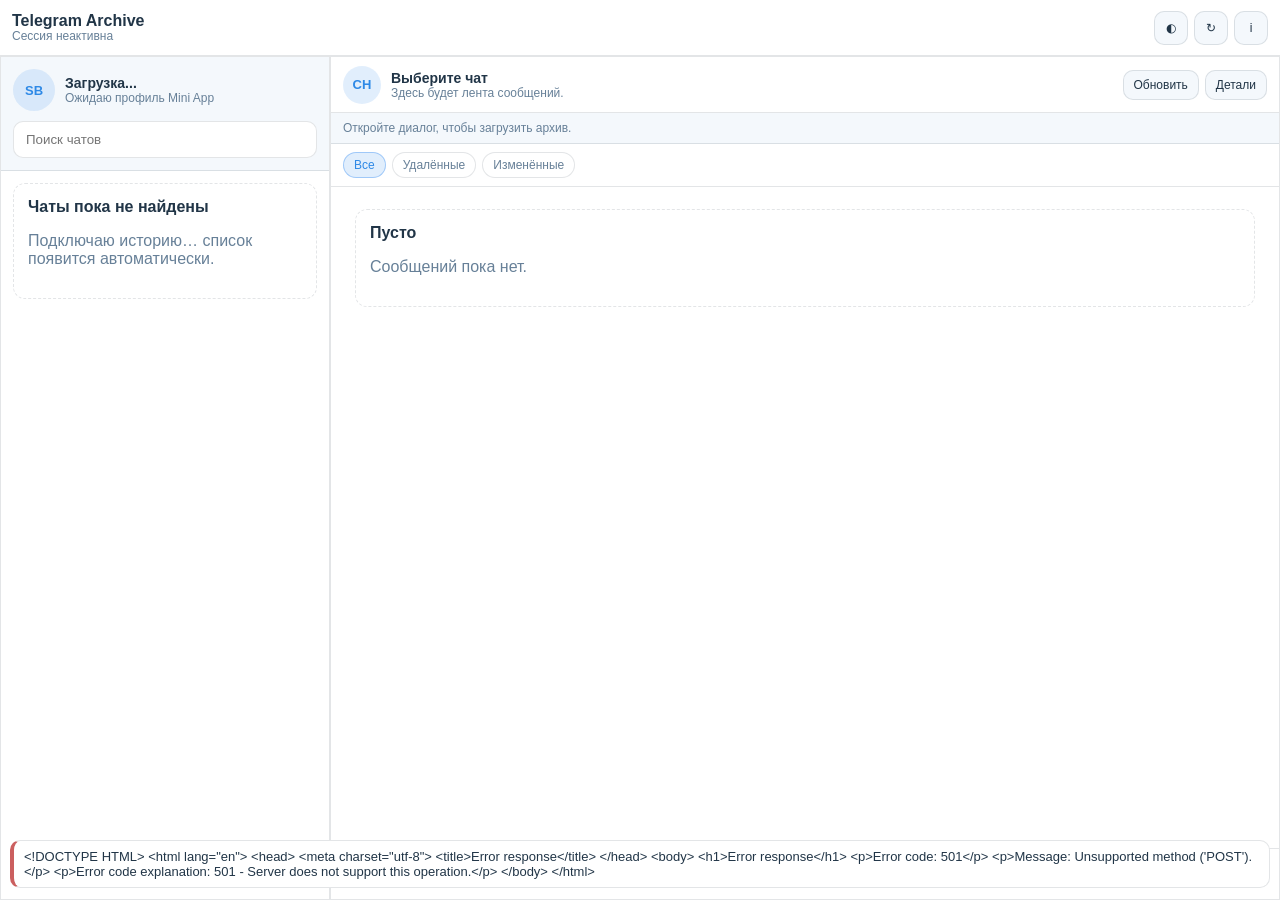
==== commit 4e0eaf53: "Update index.html" ====
--- a/index.html
+++ b/index.html
@@ -8,9 +8,9 @@
   <link rel="preconnect" href="https://fonts.googleapis.com" />
   <link rel="preconnect" href="https://fonts.gstatic.com" crossorigin />
   <link href="https://fonts.googleapis.com/css2?family=Roboto:wght@400;500;700&display=swap" rel="stylesheet" />
-  <link rel="stylesheet" href="/miniapp.css" />
+  <link rel="stylesheet" href="./archive_miniapp.css" />
 </head>
-<body data-page-size="{{ARCHIVE_PAGE_SIZE}}" data-theme-mode="auto" data-theme="dark" data-view="dialogs">
+<body data-page-size="40" data-theme-mode="auto" data-theme="dark" data-view="dialogs">
   <div class="app-root">
     <header class="app-bar">
       <button id="mobileBackBtn" class="icon-btn mobile-only" type="button" aria-label="Назад">←</button>
@@ -134,6 +134,6 @@
     <div id="toasts" class="toasts"></div>
   </div>
 
-  <script src="/miniapp.js"></script>
+  <script src="./archive_miniapp.js"></script>
 </body>
 </html>
--- a/archive_miniapp.css
+++ b/archive_miniapp.css
@@ -0,0 +1,826 @@
+:root {
+  color-scheme: dark;
+  --bg: #0f141a;
+  --panel: #18222d;
+  --panel-2: #1f2c39;
+  --line: rgba(255, 255, 255, 0.08);
+  --text: #e6ebf1;
+  --muted: #9cb3c9;
+  --accent: #5ea4f6;
+  --accent-soft: rgba(94, 164, 246, 0.16);
+  --bubble-in: #1d2b3a;
+  --bubble-out: #2b5378;
+  --bubble-out-text: #f7fbff;
+  --deleted: #d06f5b;
+  --edited: #7ab86a;
+  --warning: #d0a95b;
+  --shadow: 0 10px 24px rgba(0, 0, 0, 0.24);
+}
+
+body[data-theme="light"] {
+  color-scheme: light;
+  --bg: #eef4fa;
+  --panel: #ffffff;
+  --panel-2: #f4f8fc;
+  --line: rgba(30, 44, 60, 0.12);
+  --text: #213547;
+  --muted: #678098;
+  --accent: #2e89e6;
+  --accent-soft: rgba(46, 137, 230, 0.14);
+  --bubble-in: #f2f6fb;
+  --bubble-out: #dff0ff;
+  --bubble-out-text: #1e3448;
+  --deleted: #cb5f5f;
+  --edited: #4a9f58;
+  --warning: #a78735;
+  --shadow: 0 10px 22px rgba(23, 39, 58, 0.12);
+}
+
+* {
+  box-sizing: border-box;
+}
+
+html,
+body {
+  margin: 0;
+  min-height: 100%;
+}
+
+body {
+  font-family: "Roboto", "Helvetica Neue", Arial, sans-serif;
+  background: var(--bg);
+  color: var(--text);
+}
+
+.app-root {
+  min-height: 100vh;
+  display: flex;
+  flex-direction: column;
+}
+
+.panel {
+  background: var(--panel);
+  border: 1px solid var(--line);
+}
+
+.app-bar {
+  position: sticky;
+  top: 0;
+  z-index: 40;
+  height: 56px;
+  display: flex;
+  align-items: center;
+  gap: 10px;
+  padding: 0 12px;
+  background: var(--panel);
+  border-bottom: 1px solid var(--line);
+}
+
+.app-title-wrap {
+  min-width: 0;
+  display: flex;
+  flex-direction: column;
+}
+
+.app-title {
+  font-size: 16px;
+  line-height: 1.1;
+}
+
+.app-subtitle {
+  font-size: 12px;
+  color: var(--muted);
+  white-space: nowrap;
+  overflow: hidden;
+  text-overflow: ellipsis;
+  max-width: 44vw;
+}
+
+.app-actions {
+  margin-left: auto;
+  display: flex;
+  align-items: center;
+  gap: 6px;
+}
+
+.layout {
+  flex: 1;
+  min-height: 0;
+  display: grid;
+  grid-template-columns: 330px minmax(0, 1fr);
+}
+
+.dialogs-pane {
+  border-right: 1px solid var(--line);
+  min-height: 0;
+  display: flex;
+  flex-direction: column;
+}
+
+.dialogs-head {
+  padding: 12px;
+  border-bottom: 1px solid var(--line);
+  background: var(--panel-2);
+}
+
+.profile-row {
+  display: flex;
+  align-items: center;
+  gap: 10px;
+  margin-bottom: 10px;
+}
+
+.profile-copy {
+  min-width: 0;
+  display: flex;
+  flex-direction: column;
+}
+
+.profile-copy strong {
+  font-size: 14px;
+  white-space: nowrap;
+  overflow: hidden;
+  text-overflow: ellipsis;
+}
+
+.profile-copy span {
+  font-size: 12px;
+  color: var(--muted);
+  white-space: nowrap;
+  overflow: hidden;
+  text-overflow: ellipsis;
+}
+
+.search-wrap {
+  display: flex;
+}
+
+.search-input {
+  width: 100%;
+  border: 1px solid var(--line);
+  border-radius: 10px;
+  background: var(--panel);
+  color: var(--text);
+  padding: 10px 12px;
+  outline: none;
+}
+
+.search-input:focus {
+  border-color: var(--accent);
+  box-shadow: 0 0 0 2px var(--accent-soft);
+}
+
+.dialog-list {
+  min-height: 0;
+  overflow: auto;
+}
+
+.dialog-item {
+  width: 100%;
+  border: 0;
+  border-bottom: 1px solid var(--line);
+  background: transparent;
+  color: inherit;
+  text-align: left;
+  padding: 10px 12px;
+  display: grid;
+  grid-template-columns: 44px minmax(0, 1fr);
+  gap: 10px;
+  cursor: pointer;
+}
+
+.dialog-item:hover {
+  background: rgba(255, 255, 255, 0.03);
+}
+
+.dialog-item.is-active {
+  background: var(--accent-soft);
+}
+
+.dialog-main {
+  min-width: 0;
+}
+
+.dialog-top {
+  display: flex;
+  align-items: center;
+  gap: 8px;
+}
+
+.dialog-name {
+  font-size: 14px;
+  font-weight: 500;
+  white-space: nowrap;
+  overflow: hidden;
+  text-overflow: ellipsis;
+}
+
+.dialog-time {
+  margin-left: auto;
+  font-size: 11px;
+  color: var(--muted);
+  white-space: nowrap;
+}
+
+.dialog-preview {
+  margin-top: 2px;
+  font-size: 13px;
+  color: var(--muted);
+  white-space: nowrap;
+  overflow: hidden;
+  text-overflow: ellipsis;
+}
+
+.dialog-indicators {
+  margin-top: 6px;
+  display: flex;
+  gap: 6px;
+  flex-wrap: wrap;
+}
+
+.badge {
+  display: inline-flex;
+  align-items: center;
+  gap: 4px;
+  border-radius: 999px;
+  padding: 2px 7px;
+  font-size: 11px;
+  line-height: 1.3;
+  border: 1px solid var(--line);
+  background: var(--panel-2);
+}
+
+.badge.sync {
+  color: var(--muted);
+}
+
+.badge.deleted {
+  color: var(--deleted);
+  border-color: rgba(208, 111, 91, 0.45);
+}
+
+.badge.edited {
+  color: var(--edited);
+  border-color: rgba(122, 184, 106, 0.45);
+}
+
+.badge.unread {
+  color: var(--accent);
+  border-color: rgba(94, 164, 246, 0.45);
+}
+
+.chat-pane {
+  min-height: 0;
+  display: grid;
+  grid-template-rows: auto auto auto minmax(0, 1fr) auto;
+}
+
+.chat-head {
+  height: 56px;
+  border-bottom: 1px solid var(--line);
+  display: flex;
+  align-items: center;
+  justify-content: space-between;
+  gap: 8px;
+  padding: 0 12px;
+  background: var(--panel);
+}
+
+.chat-main {
+  min-width: 0;
+  display: flex;
+  align-items: center;
+  gap: 10px;
+}
+
+.chat-copy {
+  min-width: 0;
+  display: flex;
+  flex-direction: column;
+}
+
+.chat-copy strong {
+  font-size: 14px;
+  white-space: nowrap;
+  overflow: hidden;
+  text-overflow: ellipsis;
+}
+
+.chat-copy span {
+  font-size: 12px;
+  color: var(--muted);
+  white-space: nowrap;
+  overflow: hidden;
+  text-overflow: ellipsis;
+}
+
+.chat-actions {
+  display: flex;
+  gap: 6px;
+}
+
+.sync-strip {
+  border-bottom: 1px solid var(--line);
+  padding: 8px 12px;
+  font-size: 12px;
+  color: var(--muted);
+  background: var(--panel-2);
+}
+
+.message-filters {
+  border-bottom: 1px solid var(--line);
+  padding: 8px 12px;
+  display: flex;
+  gap: 6px;
+  flex-wrap: wrap;
+}
+
+.chip {
+  border: 1px solid var(--line);
+  background: var(--panel);
+  color: var(--muted);
+  border-radius: 999px;
+  font-size: 12px;
+  padding: 5px 10px;
+  cursor: pointer;
+}
+
+.chip.is-active {
+  color: var(--accent);
+  border-color: rgba(94, 164, 246, 0.5);
+  background: var(--accent-soft);
+}
+
+.timeline {
+  min-height: 0;
+  overflow: auto;
+  padding: 10px 12px 18px;
+  display: flex;
+  flex-direction: column;
+  gap: 8px;
+}
+
+.day-separator {
+  align-self: center;
+  border-radius: 999px;
+  border: 1px solid var(--line);
+  background: var(--panel-2);
+  color: var(--muted);
+  padding: 3px 10px;
+  font-size: 11px;
+}
+
+.message-row {
+  display: flex;
+}
+
+.message-row.outgoing {
+  justify-content: flex-end;
+}
+
+.bubble {
+  max-width: min(680px, 88%);
+  border-radius: 14px;
+  padding: 8px 10px;
+  background: var(--bubble-in);
+  border: 1px solid transparent;
+  box-shadow: var(--shadow);
+}
+
+.message-row.outgoing .bubble {
+  background: var(--bubble-out);
+  color: var(--bubble-out-text);
+}
+
+.bubble.reply {
+  border-left: 3px solid var(--accent);
+}
+
+.reply-preview {
+  border-radius: 10px;
+  background: rgba(255, 255, 255, 0.06);
+  border: 1px solid var(--line);
+  padding: 6px 8px;
+  margin-bottom: 6px;
+  font-size: 12px;
+}
+
+.reply-preview strong {
+  display: block;
+  margin-bottom: 3px;
+}
+
+.bubble-text {
+  white-space: pre-wrap;
+  word-break: break-word;
+  font-size: 14px;
+  line-height: 1.4;
+}
+
+.media-preview {
+  margin-top: 8px;
+  border-radius: 10px;
+  border: 1px solid var(--line);
+  min-height: 56px;
+  display: flex;
+  align-items: center;
+  justify-content: center;
+  background: rgba(255, 255, 255, 0.04);
+  overflow: hidden;
+}
+
+.media-preview img,
+.media-preview video {
+  max-width: 100%;
+  display: block;
+}
+
+.bubble-meta {
+  margin-top: 7px;
+  display: flex;
+  flex-wrap: wrap;
+  align-items: center;
+  gap: 6px;
+  font-size: 11px;
+  color: var(--muted);
+}
+
+.state-pill {
+  border-radius: 999px;
+  border: 1px solid var(--line);
+  padding: 2px 7px;
+  background: rgba(255, 255, 255, 0.05);
+}
+
+.state-pill.deleted {
+  color: var(--deleted);
+  border-color: rgba(208, 111, 91, 0.45);
+}
+
+.state-pill.edited {
+  color: var(--edited);
+  border-color: rgba(122, 184, 106, 0.45);
+}
+
+.history-link {
+  border: 0;
+  background: transparent;
+  color: var(--accent);
+  cursor: pointer;
+  font-size: 11px;
+  padding: 0;
+}
+
+.timeline-footer {
+  border-top: 1px solid var(--line);
+  padding: 8px 12px 12px;
+}
+
+.text-btn,
+.icon-btn,
+.danger-btn {
+  border: 1px solid var(--line);
+  background: var(--panel-2);
+  color: var(--text);
+  border-radius: 10px;
+  padding: 7px 10px;
+  font-size: 12px;
+  cursor: pointer;
+}
+
+.icon-btn {
+  width: 34px;
+  height: 34px;
+  display: inline-flex;
+  align-items: center;
+  justify-content: center;
+  padding: 0;
+}
+
+.danger-btn {
+  margin-top: 10px;
+  color: #fff;
+  border-color: rgba(208, 111, 91, 0.55);
+  background: rgba(208, 111, 91, 0.22);
+}
+
+.text-btn:hover,
+.icon-btn:hover,
+.danger-btn:hover {
+  border-color: var(--accent);
+}
+
+.avatar {
+  width: 42px;
+  height: 42px;
+  border-radius: 50%;
+  background: var(--accent-soft);
+  color: var(--accent);
+  font-size: 13px;
+  font-weight: 700;
+  position: relative;
+  overflow: hidden;
+  display: flex;
+  align-items: center;
+  justify-content: center;
+}
+
+.chat-avatar {
+  width: 38px;
+  height: 38px;
+}
+
+.avatar img {
+  position: absolute;
+  inset: 0;
+  width: 100%;
+  height: 100%;
+  object-fit: cover;
+  display: none;
+}
+
+.avatar.has-photo img {
+  display: block;
+}
+
+.avatar.has-photo span {
+  visibility: hidden;
+}
+
+.info-panel {
+  position: fixed;
+  top: 56px;
+  right: 0;
+  bottom: 0;
+  width: min(380px, 92vw);
+  background: var(--panel);
+  border-left: 1px solid var(--line);
+  transform: translateX(100%);
+  transition: transform 0.22s ease;
+  z-index: 55;
+  padding: 12px;
+  display: flex;
+  flex-direction: column;
+  gap: 10px;
+  overflow: auto;
+}
+
+body.info-open .info-panel {
+  transform: translateX(0);
+}
+
+.info-head {
+  display: flex;
+  align-items: center;
+  justify-content: space-between;
+  gap: 8px;
+}
+
+.info-section h3 {
+  margin: 0 0 7px;
+  font-size: 13px;
+  color: var(--muted);
+}
+
+.info-row {
+  font-size: 13px;
+  line-height: 1.4;
+}
+
+.counter-grid {
+  display: grid;
+  grid-template-columns: 1fr 1fr;
+  gap: 7px;
+}
+
+.counter-card {
+  border: 1px solid var(--line);
+  background: var(--panel-2);
+  border-radius: 10px;
+  padding: 7px 8px;
+}
+
+.counter-card strong {
+  font-size: 16px;
+  display: block;
+}
+
+.counter-card span {
+  font-size: 11px;
+  color: var(--muted);
+}
+
+.compact-list {
+  display: flex;
+  flex-direction: column;
+  gap: 6px;
+}
+
+.compact-item {
+  border: 1px solid var(--line);
+  background: var(--panel-2);
+  border-radius: 9px;
+  padding: 7px 8px;
+  font-size: 12px;
+  line-height: 1.35;
+}
+
+.empty-state {
+  border: 1px dashed var(--line);
+  border-radius: 12px;
+  margin: 12px;
+  padding: 14px;
+  color: var(--muted);
+  text-align: left;
+}
+
+.empty-state strong {
+  color: var(--text);
+}
+
+.backdrop {
+  position: fixed;
+  inset: 56px 0 0;
+  background: rgba(0, 0, 0, 0.35);
+  z-index: 52;
+}
+
+.theme-sheet {
+  position: fixed;
+  left: 0;
+  right: 0;
+  bottom: 0;
+  z-index: 70;
+  background: var(--panel);
+  border-top: 1px solid var(--line);
+  border-radius: 16px 16px 0 0;
+  padding: 12px;
+}
+
+.sheet-head {
+  display: flex;
+  align-items: center;
+  justify-content: space-between;
+  margin-bottom: 10px;
+}
+
+.theme-options {
+  display: grid;
+  gap: 8px;
+}
+
+.theme-option {
+  border: 1px solid var(--line);
+  background: var(--panel-2);
+  color: var(--text);
+  border-radius: 10px;
+  padding: 9px;
+  text-align: left;
+  cursor: pointer;
+}
+
+.theme-option.is-active {
+  border-color: var(--accent);
+  background: var(--accent-soft);
+  color: var(--accent);
+}
+
+.history-modal {
+  position: fixed;
+  inset: 0;
+  z-index: 80;
+  background: rgba(0, 0, 0, 0.45);
+  display: flex;
+  justify-content: center;
+  align-items: center;
+  padding: 12px;
+}
+
+.history-modal[hidden] {
+  display: none !important;
+}
+
+.history-dialog {
+  width: min(760px, 100%);
+  max-height: 80vh;
+  border: 1px solid var(--line);
+  background: var(--panel);
+  border-radius: 14px;
+  display: grid;
+  grid-template-rows: auto minmax(0, 1fr);
+}
+
+.history-head {
+  padding: 10px 12px;
+  border-bottom: 1px solid var(--line);
+  display: flex;
+  align-items: center;
+  justify-content: space-between;
+}
+
+.history-head #historyCloseBtn {
+  position: relative;
+  z-index: 2;
+  pointer-events: auto;
+}
+
+.history-body {
+  min-height: 0;
+  overflow: auto;
+  padding: 10px 12px;
+  display: flex;
+  flex-direction: column;
+  gap: 8px;
+}
+
+.history-event {
+  border: 1px solid var(--line);
+  border-radius: 10px;
+  padding: 9px;
+  background: var(--panel-2);
+}
+
+.history-event .event-type {
+  font-size: 12px;
+  color: var(--accent);
+  margin-bottom: 4px;
+}
+
+.history-event .event-time {
+  margin-top: 5px;
+  font-size: 11px;
+  color: var(--muted);
+}
+
+.toasts {
+  position: fixed;
+  left: 10px;
+  right: 10px;
+  bottom: 12px;
+  z-index: 90;
+  display: flex;
+  flex-direction: column;
+  gap: 6px;
+}
+
+.toast {
+  border: 1px solid var(--line);
+  border-left: 4px solid var(--accent);
+  border-radius: 10px;
+  padding: 8px 10px;
+  background: var(--panel);
+  font-size: 13px;
+}
+
+.toast.error {
+  border-left-color: var(--deleted);
+}
+
+.mobile-only {
+  display: none;
+}
+
+@media (max-width: 900px) {
+  .layout {
+    display: block;
+  }
+
+  .dialogs-pane,
+  .chat-pane {
+    height: calc(100vh - 56px);
+  }
+
+  body[data-view="dialogs"] .chat-pane {
+    display: none;
+  }
+
+  body[data-view="chat"] .dialogs-pane {
+    display: none;
+  }
+
+  .mobile-only {
+    display: inline-flex;
+  }
+
+  .app-subtitle {
+    max-width: 34vw;
+  }
+
+  .info-panel {
+    top: auto;
+    width: 100%;
+    max-height: 82vh;
+    border-left: 0;
+    border-top: 1px solid var(--line);
+    border-radius: 16px 16px 0 0;
+    transform: translateY(105%);
+  }
+
+  body.info-open .info-panel {
+    transform: translateY(0);
+  }
+
+  .backdrop {
+    inset: 0;
+  }
+}
